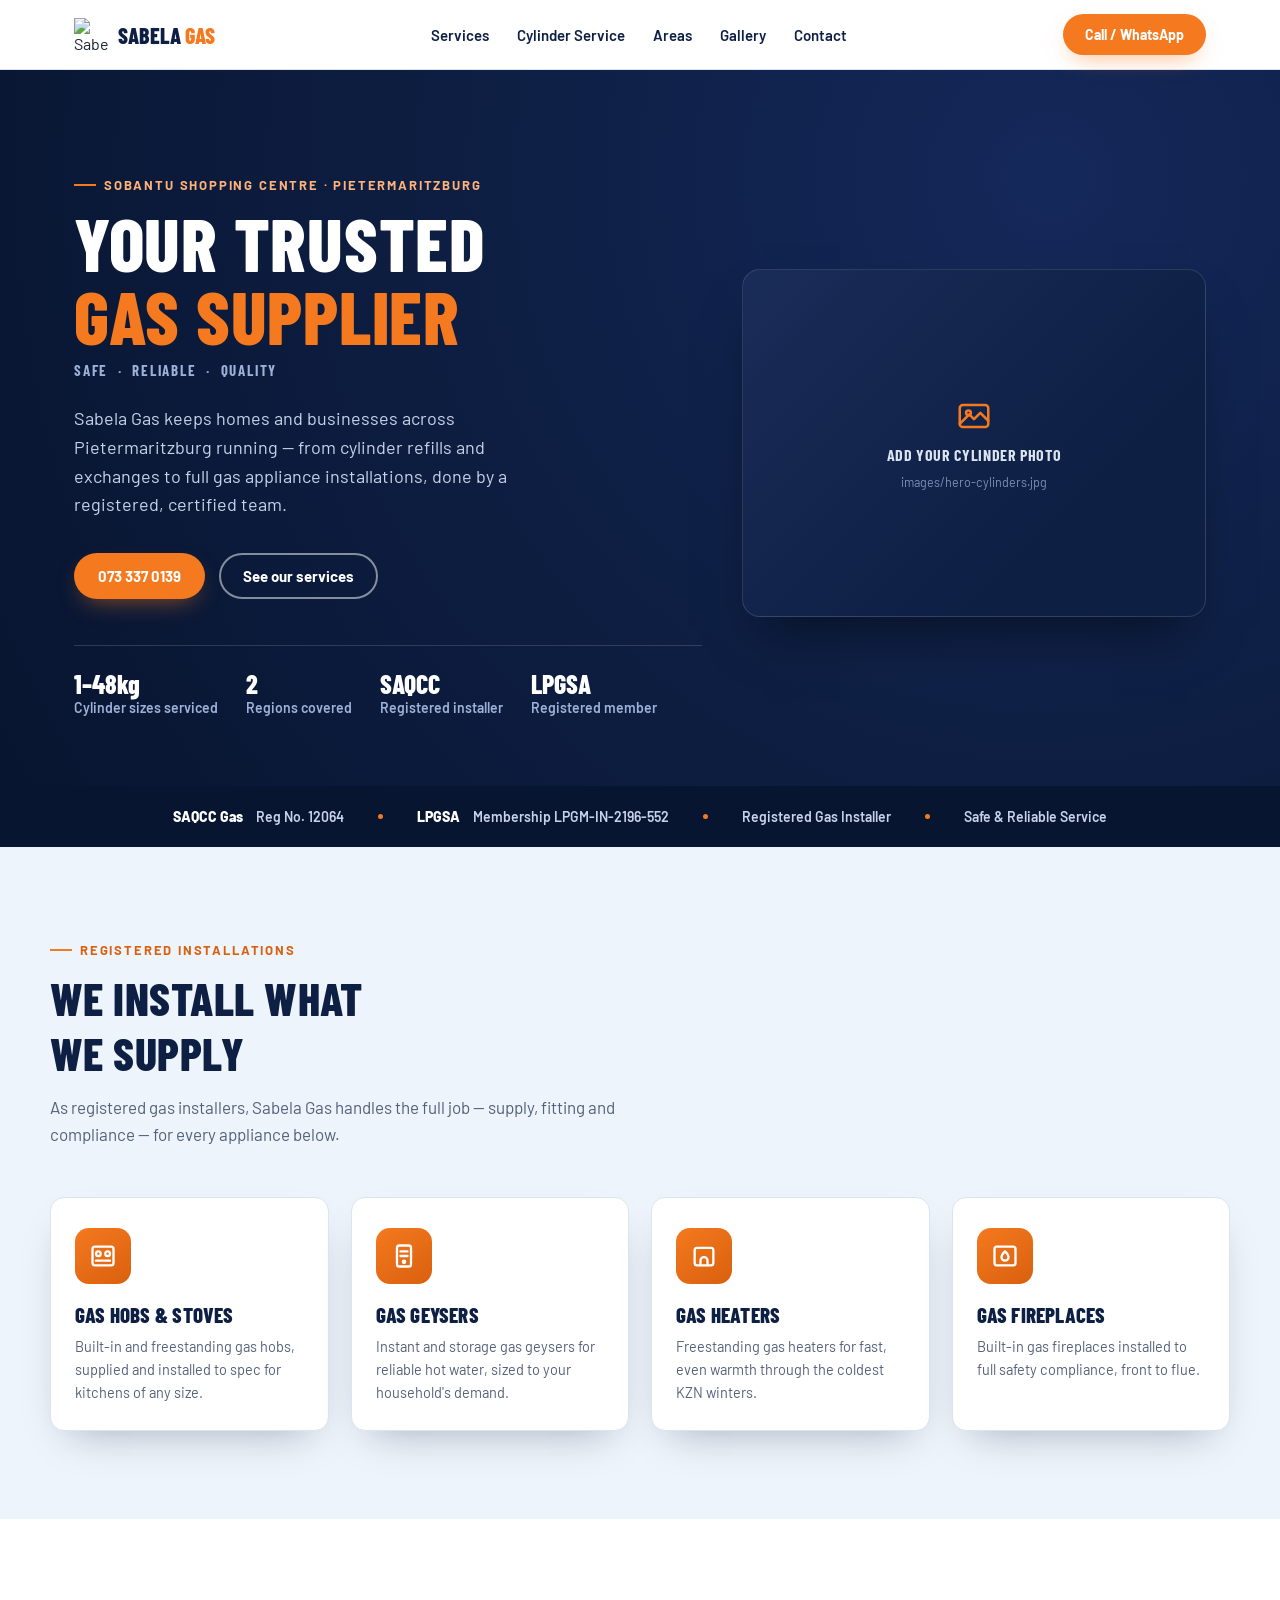
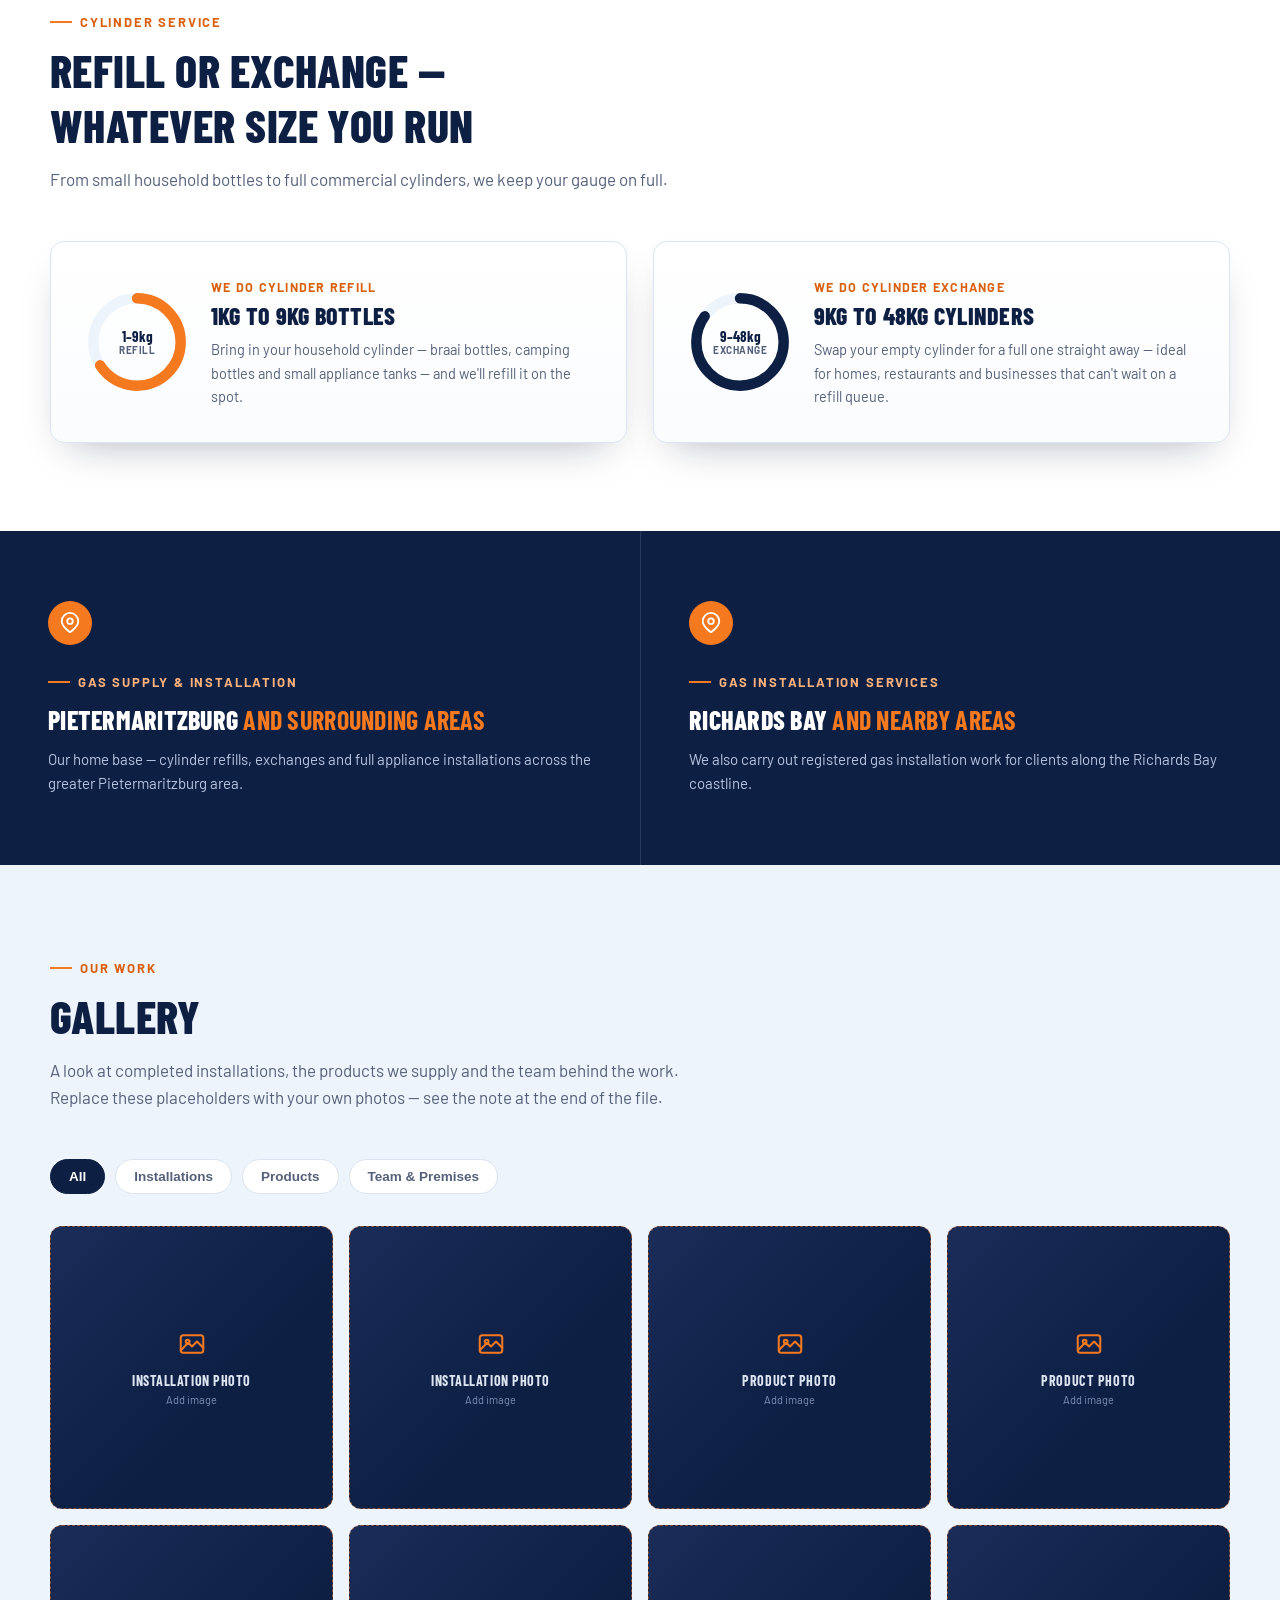
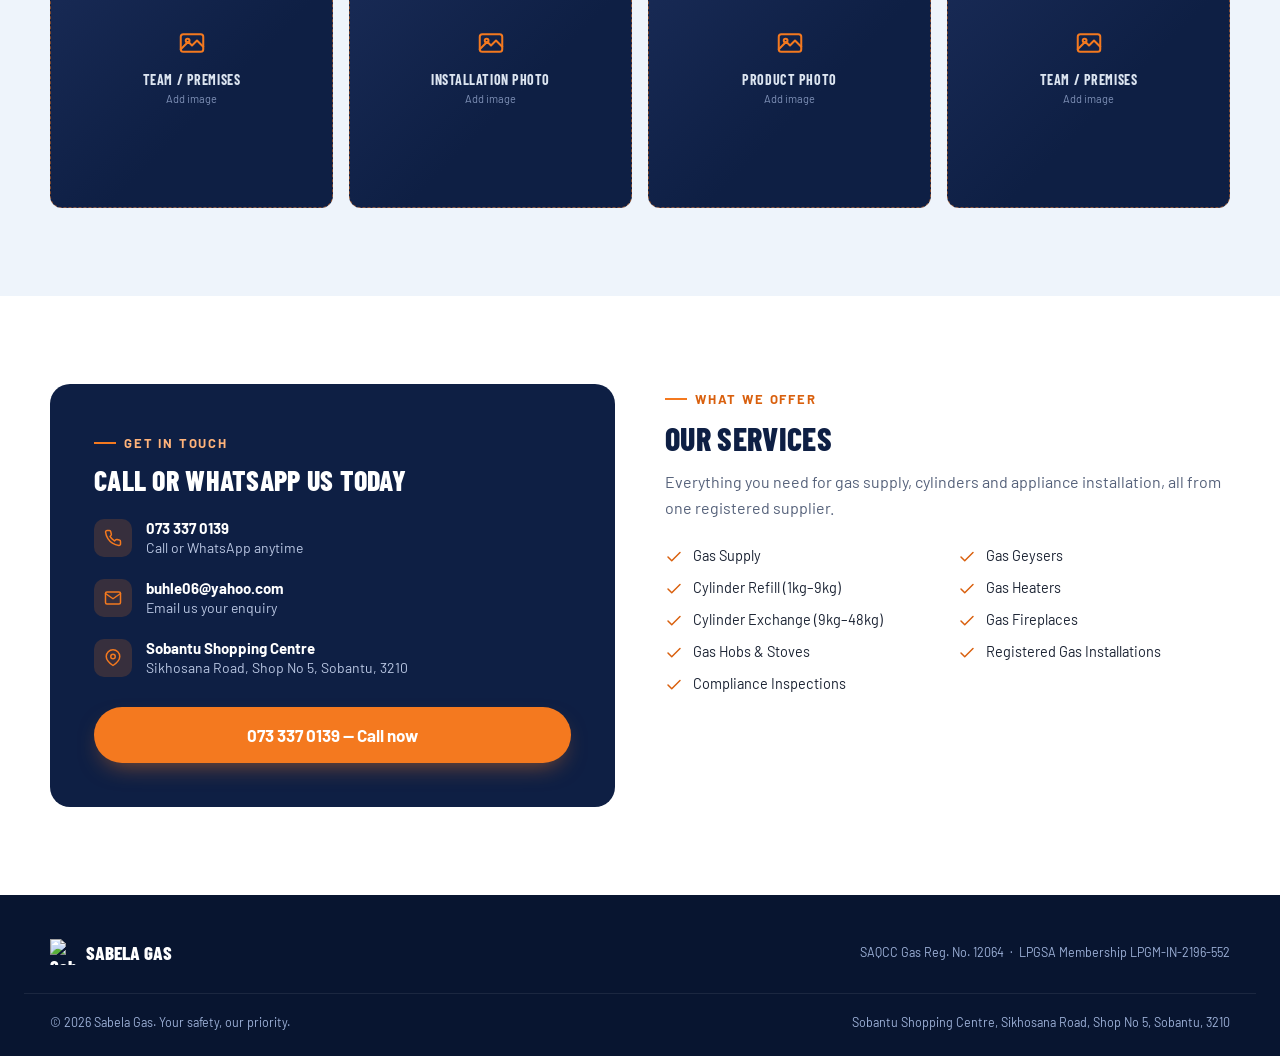
==== index.html @ 0f7f48d5 "Initial upload of Sabela Gas website" ====
<!DOCTYPE html>
<html lang="en">
<head>
<meta charset="UTF-8">
<meta name="viewport" content="width=device-width, initial-scale=1.0">
<title>Sabela Gas | Trusted Gas Supplier — Pietermaritzburg</title>
<meta name="description" content="Sabela Gas — registered LPG supplier and installer serving Pietermaritzburg, Sobantu and Richards Bay. Cylinder refill & exchange, gas hobs, geysers, heaters and fireplaces.">
<link rel="preconnect" href="https://fonts.googleapis.com">
<link rel="preconnect" href="https://fonts.gstatic.com" crossorigin>
<link href="https://fonts.googleapis.com/css2?family=Barlow+Condensed:wght@600;700;800&family=Barlow:wght@400;500;600;700&display=swap" rel="stylesheet">
<style>
  :root{
    --navy: #0e1f44;
    --navy-deep: #081530;
    --orange: #f4791f;
    --orange-deep: #d9600e;
    --ice: #eef4fb;
    --white: #ffffff;
    --ink: #1b2333;
    --ink-soft: #55617a;
    --line: #dbe4f0;
    --radius: 14px;
    --shadow: 0 18px 40px -20px rgba(8,21,48,0.35);
  }

  *{box-sizing:border-box;}
  html{scroll-behavior:smooth;}
  body{
    margin:0;
    font-family:'Barlow', sans-serif;
    color:var(--ink);
    background:var(--white);
    -webkit-font-smoothing:antialiased;
  }
  h1,h2,h3,h4,.disp{
    font-family:'Barlow Condensed', sans-serif;
    font-weight:800;
    letter-spacing:0.01em;
    text-transform:uppercase;
    margin:0;
  }
  p{margin:0;line-height:1.6;color:var(--ink-soft);}
  a{color:inherit;text-decoration:none;}
  img{max-width:100%;display:block;}
  section{padding:88px 24px;scroll-margin-top:84px;}
  .wrap{max-width:1180px;margin:0 auto;}
  .eyebrow{
    display:inline-flex;align-items:center;gap:8px;
    font-family:'Barlow',sans-serif;font-weight:700;font-size:13px;
    letter-spacing:0.14em;text-transform:uppercase;color:var(--orange-deep);
  }
  .eyebrow::before{
    content:"";width:22px;height:2px;background:var(--orange);display:inline-block;
  }
  @media (prefers-reduced-motion: reduce){
    *{animation:none !important;transition:none !important;}
  }

  /* ---------- Logo (signature element) ----------
     Replace with your own logo: swap the file at images/logo.png
     (keep it roughly square, transparent background works best).   */
  .flame-mark{display:inline-flex;}
  .flame-mark img{display:block;object-fit:contain;}
  .nav .flame-mark img{width:34px;height:34px;}
  footer .flame-mark img{width:26px;height:26px;}

  /* ---------- Nav ---------- */
  .nav{
    position:sticky;top:0;z-index:50;
    background:rgba(255,255,255,0.9);
    backdrop-filter:blur(10px);
    border-bottom:1px solid var(--line);
  }
  .nav-inner{
    max-width:1180px;margin:0 auto;padding:14px 24px;
    display:flex;align-items:center;justify-content:space-between;gap:24px;
  }
  .brand{display:flex;align-items:center;gap:10px;}
  .brand-text{font-family:'Barlow Condensed';font-weight:800;font-size:22px;line-height:1;color:var(--navy);}
  .brand-text span{color:var(--orange);}
  .nav-links{display:flex;gap:28px;align-items:center;}
  .nav-links a{
    font-weight:600;font-size:15px;color:var(--navy);
    position:relative;padding:4px 0;
  }
  .nav-links a::after{
    content:"";position:absolute;left:0;bottom:0;width:0;height:2px;background:var(--orange);
    transition:width .25s ease;
  }
  .nav-links a:hover::after{width:100%;}
  .btn{
    display:inline-flex;align-items:center;gap:8px;
    font-weight:700;font-size:15px;
    padding:12px 22px;border-radius:999px;
    border:2px solid transparent;
    cursor:pointer;
  }
  .btn-primary{background:var(--orange);color:var(--white);box-shadow:0 10px 24px -10px rgba(244,121,31,0.6);}
  .btn-primary:hover{background:var(--orange-deep);}
  .btn-outline{border-color:var(--navy);color:var(--navy);background:transparent;}
  .btn-outline:hover{background:var(--navy);color:var(--white);}
  .btn-ghost-light{border-color:rgba(255,255,255,0.5);color:var(--white);}
  .btn-ghost-light:hover{background:rgba(255,255,255,0.12);}
  .nav .btn{padding:10px 20px;font-size:14px;}
  .burger{display:none;}

  /* ---------- Hero ---------- */
  .hero{
    position:relative;
    background:radial-gradient(circle at 82% 15%, #14285a 0%, var(--navy) 45%, var(--navy-deep) 100%);
    color:var(--white);
    padding:0;
    overflow:hidden;
  }
  .hero-inner{
    max-width:1180px;margin:0 auto;
    padding:100px 24px 70px;
    display:grid;grid-template-columns:1.15fr 0.85fr;gap:40px;align-items:center;
  }
  .hero-eyebrow{color:#ffb37a;}
  .hero-eyebrow::before{background:var(--orange);}
  .hero h1{
    font-size:clamp(44px,6vw,74px);color:var(--white);margin-top:14px;line-height:0.98;
  }
  .hero h1 .accent{
    color:var(--orange);
    -webkit-text-stroke:0px;
  }
  .hero-sub{
    margin-top:22px;color:#c7d3ea;font-size:18px;max-width:480px;
  }
  .hero-tagline{
    margin-top:6px;font-family:'Barlow Condensed';font-weight:700;letter-spacing:0.12em;
    color:#9db1d8;font-size:15px;text-transform:uppercase;
  }
  .hero-ctas{display:flex;gap:14px;margin-top:34px;flex-wrap:wrap;}
  .hero-strip{
    margin-top:46px;display:flex;gap:28px;flex-wrap:wrap;
    border-top:1px solid rgba(255,255,255,0.15);padding-top:22px;
  }
  .hero-strip div{font-size:14px;color:#9db1d8;font-weight:600;}
  .hero-strip strong{display:block;font-family:'Barlow Condensed';font-size:26px;color:var(--white);font-weight:800;}

  /* Hero image — replace images/hero-cylinders.jpg with your own landscape photo */
  .hero-inner{align-items:center;}
  .cylinder-wrap{
    width:100%;aspect-ratio:4/3;border-radius:18px;overflow:hidden;position:relative;
    background:linear-gradient(135deg,#1a2c58,#0e1f44 70%);
    border:1px solid rgba(255,255,255,0.12);
    box-shadow:0 30px 50px -20px rgba(0,0,0,0.5);
  }
  .cylinder-wrap img{position:absolute;inset:0;width:100%;height:100%;object-fit:cover;}
  .cylinder-placeholder{
    position:absolute;inset:0;display:flex;flex-direction:column;align-items:center;justify-content:center;
    text-align:center;color:#9db1d8;gap:10px;padding:20px;
  }
  .cylinder-placeholder svg{width:38px;height:38px;stroke:var(--orange);}
  .cylinder-placeholder b{font-family:'Barlow Condensed';font-size:16px;letter-spacing:0.04em;color:#dbe4f0;text-transform:uppercase;}
  .cylinder-placeholder span{font-size:12.5px;color:#7d8fb5;}

  /* ---------- Certification strip ---------- */
  .certs{
    background:var(--navy-deep);
    padding:22px 24px;
  }
  .certs-inner{
    max-width:1180px;margin:0 auto;
    display:flex;flex-wrap:wrap;gap:18px 34px;align-items:center;justify-content:center;
  }
  .certs-inner .cert{
    display:flex;align-items:center;gap:10px;color:#c7d3ea;font-size:14px;font-weight:600;
  }
  .certs-inner .cert b{color:var(--white);font-weight:800;}
  .certs-inner .dot{width:5px;height:5px;border-radius:50%;background:var(--orange);}

  /* ---------- Section heading pattern ---------- */
  .sec-head{max-width:640px;margin-bottom:48px;}
  .sec-head h2{font-size:clamp(32px,4vw,46px);color:var(--navy);margin-top:12px;}
  .sec-head p{margin-top:14px;font-size:17px;}
  .sec-head.center{margin-left:auto;margin-right:auto;text-align:center;}

  /* ---------- Services ---------- */
  .services{background:var(--ice);}
  .service-grid{
    display:grid;grid-template-columns:repeat(4,1fr);gap:22px;
  }
  .service-card{
    background:var(--white);border-radius:var(--radius);
    padding:30px 24px 26px;box-shadow:var(--shadow);
    border:1px solid var(--line);
    transition:transform .25s ease, box-shadow .25s ease;
  }
  .service-card:hover{transform:translateY(-6px);box-shadow:0 26px 44px -18px rgba(8,21,48,0.28);}
  .service-icon{
    width:56px;height:56px;border-radius:14px;
    background:linear-gradient(145deg,var(--orange),var(--orange-deep));
    display:flex;align-items:center;justify-content:center;margin-bottom:18px;
  }
  .service-icon svg{width:28px;height:28px;stroke:var(--white);}
  .service-card h3{font-size:21px;color:var(--navy);letter-spacing:0.01em;}
  .service-card p{margin-top:8px;font-size:14.5px;}

  /* ---------- Cylinder service (gauge motif) ---------- */
  .cylinder-service{background:var(--white);}
  .gauge-grid{display:grid;grid-template-columns:1fr 1fr;gap:26px;}
  .gauge-card{
    border:1px solid var(--line);border-radius:var(--radius);
    padding:34px;display:flex;gap:22px;align-items:center;
    background:linear-gradient(180deg,#fff, #fbfcfe);
    box-shadow:var(--shadow);
  }
  .gauge{position:relative;width:104px;height:104px;flex:none;}
  .gauge svg{width:100%;height:100%;}
  .gauge-label{
    position:absolute;inset:0;display:flex;flex-direction:column;align-items:center;justify-content:center;
  }
  .gauge-label b{font-family:'Barlow Condensed';font-size:15px;color:var(--navy);line-height:1;}
  .gauge-label span{font-size:10px;color:var(--ink-soft);font-weight:700;letter-spacing:0.05em;}
  .gauge-copy .kicker{
    font-size:12.5px;font-weight:700;letter-spacing:0.1em;color:var(--orange-deep);text-transform:uppercase;
  }
  .gauge-copy h3{font-size:24px;color:var(--navy);margin-top:6px;}
  .gauge-copy p{margin-top:8px;font-size:14.5px;}

  /* ---------- Coverage ---------- */
  .coverage{
    background:var(--navy);color:var(--white);
    display:grid;grid-template-columns:1fr 1fr;gap:0;
    padding:0;
  }
  .coverage-panel{padding:70px 48px;}
  .coverage-panel + .coverage-panel{border-left:1px solid rgba(255,255,255,0.12);}
  .coverage-panel .pin{
    width:44px;height:44px;border-radius:50%;background:var(--orange);
    display:flex;align-items:center;justify-content:center;margin-bottom:22px;
  }
  .coverage-panel .pin svg{width:22px;height:22px;stroke:var(--white);}
  .coverage-panel h3{font-size:26px;color:var(--white);}
  .coverage-panel .region{color:var(--orange);font-family:'Barlow Condensed';font-weight:700;}
  .coverage-panel p{margin-top:12px;color:#b9c6e2;font-size:15px;}

  /* ---------- Gallery ---------- */
  .gallery{background:var(--ice);}
  .gallery-tabs{display:flex;gap:10px;flex-wrap:wrap;margin-bottom:32px;}
  .tab-btn{
    padding:9px 18px;border-radius:999px;border:1px solid var(--line);
    background:var(--white);font-weight:700;font-size:13.5px;color:var(--ink-soft);
    cursor:pointer;transition:all .2s ease;
  }
  .tab-btn.active, .tab-btn:hover{background:var(--navy);color:var(--white);border-color:var(--navy);}
  .gallery-grid{
    display:grid;grid-template-columns:repeat(4,1fr);gap:16px;
  }
  .gallery-item{
    position:relative;aspect-ratio:1/1;border-radius:12px;overflow:hidden;
    background:linear-gradient(135deg,#1a2c58,#0e1f44 60%);
    display:flex;align-items:center;justify-content:center;
    border:1px dashed rgba(244,121,31,0.5);
  }
  .gallery-item img{
    position:absolute;inset:0;width:100%;height:100%;object-fit:cover;
  }
  .gallery-placeholder{
    text-align:center;color:#9db1d8;padding:16px;
  }
  .gallery-placeholder svg{width:30px;height:30px;stroke:var(--orange);margin:0 auto 10px;}
  .gallery-placeholder b{display:block;font-family:'Barlow Condensed';font-size:14px;letter-spacing:0.04em;color:#dbe4f0;text-transform:uppercase;}
  .gallery-placeholder span{display:block;font-size:11px;margin-top:4px;color:#7d8fb5;}
  .gallery-item .tag{
    position:absolute;top:10px;left:10px;background:rgba(0,0,0,0.35);
    color:#fff;font-size:10.5px;font-weight:700;padding:4px 9px;border-radius:999px;
    letter-spacing:0.05em;text-transform:uppercase;backdrop-filter:blur(4px);
  }

  /* ---------- Contact ---------- */
  .contact{background:var(--white);}
  .contact-grid{display:grid;grid-template-columns:1fr 1fr;gap:50px;align-items:start;}
  .contact-card{
    background:var(--navy);color:var(--white);border-radius:20px;padding:44px;
  }
  .contact-card h3{font-size:28px;color:var(--white);}
  .contact-row{display:flex;gap:14px;margin-top:22px;align-items:flex-start;}
  .contact-row .ic{
    width:38px;height:38px;border-radius:10px;background:rgba(244,121,31,0.18);
    display:flex;align-items:center;justify-content:center;flex:none;
  }
  .contact-row .ic svg{width:18px;height:18px;stroke:var(--orange);}
  .contact-row div b{display:block;font-size:15px;font-weight:700;color:var(--white);}
  .contact-row div span{font-size:14px;color:#b9c6e2;}
  .contact-card .btn-primary{margin-top:30px;width:100%;justify-content:center;font-size:17px;padding:16px;}

  .checklist{list-style:none;margin:0;padding:0;display:grid;grid-template-columns:1fr 1fr;gap:12px 20px;}
  .checklist li{display:flex;gap:10px;font-size:14.5px;color:var(--ink);align-items:flex-start;}
  .checklist svg{width:18px;height:18px;stroke:var(--orange-deep);flex:none;margin-top:2px;}

  /* ---------- Footer ---------- */
  footer{background:var(--navy-deep);color:#9db1d8;padding:44px 24px 26px;}
  .footer-inner{max-width:1180px;margin:0 auto;display:flex;justify-content:space-between;flex-wrap:wrap;gap:20px;align-items:center;}
  .footer-brand{display:flex;align-items:center;gap:10px;}
  .footer-brand span{font-family:'Barlow Condensed';font-weight:800;font-size:19px;color:var(--white);}
  .footer-fine{font-size:12.5px;}
  .foot-line{border-top:1px solid rgba(255,255,255,0.08);margin:28px 0 20px;}

  /* ---------- Responsive ---------- */
  @media (max-width:980px){
    .hero-inner{grid-template-columns:1fr;padding-top:120px;}
    .cylinder-wrap{order:-1;}
    .service-grid{grid-template-columns:repeat(2,1fr);}
    .gauge-grid{grid-template-columns:1fr;}
    .coverage{grid-template-columns:1fr;}
    .coverage-panel + .coverage-panel{border-left:none;border-top:1px solid rgba(255,255,255,0.12);}
    .gallery-grid{grid-template-columns:repeat(2,1fr);}
    .contact-grid{grid-template-columns:1fr;}
    .checklist{grid-template-columns:1fr;}
  }
  @media (max-width:680px){
    .nav-links{display:none;}
    section{padding:64px 18px;}
    .service-grid{grid-template-columns:1fr 1fr;}
    .gallery-grid{grid-template-columns:1fr 1fr;}
  }
</style>
</head>
<body>

<!-- ============ NAV ============ -->
<nav class="nav">
  <div class="nav-inner">
    <a href="#top" class="brand">
      <!-- LOGO: replace images/logo.png with your own logo file -->
      <span class="flame-mark"><img src="images/logo.png" alt="Sabela Gas logo"></span>
      <span class="brand-text">SABELA <span>GAS</span></span>
    </a>
    <div class="nav-links">
      <a href="#services">Services</a>
      <a href="#cylinders">Cylinder Service</a>
      <a href="#coverage">Areas</a>
      <a href="#gallery">Gallery</a>
      <a href="#contact">Contact</a>
    </div>
    <a href="tel:0733370139" class="btn btn-primary">Call / WhatsApp</a>
  </div>
</nav>

<!-- ============ HERO ============ -->
<header class="hero" id="top">
  <div class="hero-inner">
    <div>
      <span class="eyebrow hero-eyebrow">Sobantu Shopping Centre · Pietermaritzburg</span>
      <h1>Your trusted<br><span class="accent">gas supplier</span></h1>
      <p class="hero-tagline">Safe &nbsp;·&nbsp; Reliable &nbsp;·&nbsp; Quality</p>
      <p class="hero-sub">Sabela Gas keeps homes and businesses across Pietermaritzburg running — from cylinder refills and exchanges to full gas appliance installations, done by a registered, certified team.</p>
      <div class="hero-ctas">
        <a href="tel:0733370139" class="btn btn-primary">073 337 0139</a>
        <a href="#services" class="btn btn-ghost-light">See our services</a>
      </div>
      <div class="hero-strip">
        <div><strong>1–48kg</strong>Cylinder sizes serviced</div>
        <div><strong>2</strong>Regions covered</div>
        <div><strong>SAQCC</strong>Registered installer</div>
        <div><strong>LPGSA</strong>Registered member</div>
      </div>
    </div>
    <div class="cylinder-wrap">
      <!-- HERO IMAGE — replace this whole placeholder with:
           <img src="images/hero-cylinders.jpg" alt="Our range of gas cylinders">
           A landscape (4:3 or wider) photo showing your different cylinder types works best. -->
      <div class="cylinder-placeholder">
        <svg viewBox="0 0 24 24" fill="none" stroke-width="1.6" stroke-linecap="round" stroke-linejoin="round"><rect x="3" y="5" width="18" height="14" rx="2"/><circle cx="8.5" cy="10" r="1.5"/><path d="M21 15l-5-5-4 4-3-3-6 6"/></svg>
        <b>Add your cylinder photo</b>
        <span>images/hero-cylinders.jpg</span>
      </div>
    </div>
  </div>
</header>

<!-- ============ CERTIFICATION STRIP ============ -->
<div class="certs">
  <div class="certs-inner">
    <span class="cert"><b>SAQCC Gas</b>&nbsp;Reg No. 12064</span>
    <span class="dot"></span>
    <span class="cert"><b>LPGSA</b>&nbsp;Membership LPGM-IN-2196-552</span>
    <span class="dot"></span>
    <span class="cert">Registered Gas Installer</span>
    <span class="dot"></span>
    <span class="cert">Safe &amp; Reliable Service</span>
  </div>
</div>

<!-- ============ SERVICES ============ -->
<section id="services" class="services">
  <div class="wrap">
    <div class="sec-head">
      <span class="eyebrow">Registered installations</span>
      <h2>We install what<br>we supply</h2>
      <p>As registered gas installers, Sabela Gas handles the full job — supply, fitting and compliance — for every appliance below.</p>
    </div>
    <div class="service-grid">

      <div class="service-card">
        <div class="service-icon"><svg viewBox="0 0 24 24" fill="none" stroke-width="2" stroke-linecap="round" stroke-linejoin="round"><rect x="3" y="4" width="18" height="16" rx="2"/><circle cx="8" cy="10" r="2"/><circle cx="16" cy="10" r="2"/><path d="M6 16h12"/></svg></div>
        <h3>Gas Hobs &amp; Stoves</h3>
        <p>Built-in and freestanding gas hobs, supplied and installed to spec for kitchens of any size.</p>
      </div>

      <div class="service-card">
        <div class="service-icon"><svg viewBox="0 0 24 24" fill="none" stroke-width="2" stroke-linecap="round" stroke-linejoin="round"><rect x="6" y="3" width="12" height="18" rx="2"/><path d="M9 8h6M9 12h6"/><circle cx="12" cy="17" r="1"/></svg></div>
        <h3>Gas Geysers</h3>
        <p>Instant and storage gas geysers for reliable hot water, sized to your household's demand.</p>
      </div>

      <div class="service-card">
        <div class="service-icon"><svg viewBox="0 0 24 24" fill="none" stroke-width="2" stroke-linecap="round" stroke-linejoin="round"><rect x="4" y="5" width="16" height="15" rx="2"/><path d="M9 20v-4a3 3 0 016 0v4"/></svg></div>
        <h3>Gas Heaters</h3>
        <p>Freestanding gas heaters for fast, even warmth through the coldest KZN winters.</p>
      </div>

      <div class="service-card">
        <div class="service-icon"><svg viewBox="0 0 24 24" fill="none" stroke-width="2" stroke-linecap="round" stroke-linejoin="round"><rect x="3" y="4" width="18" height="16" rx="2"/><path d="M12 8c-2 2-3 3-3 5a3 3 0 006 0c0-2-1-3-3-5z"/></svg></div>
        <h3>Gas Fireplaces</h3>
        <p>Built-in gas fireplaces installed to full safety compliance, front to flue.</p>
      </div>

    </div>
  </div>
</section>

<!-- ============ CYLINDER SERVICE ============ -->
<section id="cylinders" class="cylinder-service">
  <div class="wrap">
    <div class="sec-head">
      <span class="eyebrow">Cylinder service</span>
      <h2>Refill or exchange —<br>whatever size you run</h2>
      <p>From small household bottles to full commercial cylinders, we keep your gauge on full.</p>
    </div>
    <div class="gauge-grid">

      <div class="gauge-card">
        <div class="gauge">
          <svg viewBox="0 0 100 100">
            <circle cx="50" cy="50" r="42" fill="none" stroke="#eef4fb" stroke-width="10"/>
            <circle cx="50" cy="50" r="42" fill="none" stroke="#f4791f" stroke-width="10" stroke-linecap="round" stroke-dasharray="264" stroke-dashoffset="90" transform="rotate(-90 50 50)"/>
          </svg>
          <div class="gauge-label"><b>1–9kg</b><span>REFILL</span></div>
        </div>
        <div class="gauge-copy">
          <span class="kicker">We do cylinder refill</span>
          <h3>1kg to 9kg bottles</h3>
          <p>Bring in your household cylinder — braai bottles, camping bottles and small appliance tanks — and we'll refill it on the spot.</p>
        </div>
      </div>

      <div class="gauge-card">
        <div class="gauge">
          <svg viewBox="0 0 100 100">
            <circle cx="50" cy="50" r="42" fill="none" stroke="#eef4fb" stroke-width="10"/>
            <circle cx="50" cy="50" r="42" fill="none" stroke="#0e1f44" stroke-width="10" stroke-linecap="round" stroke-dasharray="264" stroke-dashoffset="40" transform="rotate(-90 50 50)"/>
          </svg>
          <div class="gauge-label"><b>9–48kg</b><span>EXCHANGE</span></div>
        </div>
        <div class="gauge-copy">
          <span class="kicker">We do cylinder exchange</span>
          <h3>9kg to 48kg cylinders</h3>
          <p>Swap your empty cylinder for a full one straight away — ideal for homes, restaurants and businesses that can't wait on a refill queue.</p>
        </div>
      </div>

    </div>
  </div>
</section>

<!-- ============ COVERAGE ============ -->
<section id="coverage" class="coverage" style="padding:0;">
  <div class="coverage-panel">
    <div class="pin"><svg viewBox="0 0 24 24" fill="none" stroke-width="2" stroke-linecap="round" stroke-linejoin="round"><path d="M21 10c0 6-9 12-9 12s-9-6-9-12a9 9 0 0118 0z"/><circle cx="12" cy="10" r="3"/></svg></div>
    <span class="eyebrow" style="color:#ffb37a;">Gas supply &amp; installation</span>
    <h3 style="margin-top:14px;">Pietermaritzburg <span class="region">and surrounding areas</span></h3>
    <p>Our home base — cylinder refills, exchanges and full appliance installations across the greater Pietermaritzburg area.</p>
  </div>
  <div class="coverage-panel">
    <div class="pin"><svg viewBox="0 0 24 24" fill="none" stroke-width="2" stroke-linecap="round" stroke-linejoin="round"><path d="M21 10c0 6-9 12-9 12s-9-6-9-12a9 9 0 0118 0z"/><circle cx="12" cy="10" r="3"/></svg></div>
    <span class="eyebrow" style="color:#ffb37a;">Gas installation services</span>
    <h3 style="margin-top:14px;">Richards Bay <span class="region">and nearby areas</span></h3>
    <p>We also carry out registered gas installation work for clients along the Richards Bay coastline.</p>
  </div>
</section>

<!-- ============ GALLERY ============ -->
<section id="gallery" class="gallery">
  <div class="wrap">
    <div class="sec-head">
      <span class="eyebrow">Our work</span>
      <h2>Gallery</h2>
      <p>A look at completed installations, the products we supply and the team behind the work. Replace these placeholders with your own photos — see the note at the end of the file.</p>
    </div>

    <div class="gallery-tabs">
      <button class="tab-btn active" data-filter="all">All</button>
      <button class="tab-btn" data-filter="installations">Installations</button>
      <button class="tab-btn" data-filter="products">Products</button>
      <button class="tab-btn" data-filter="team">Team &amp; Premises</button>
    </div>

    <div class="gallery-grid" id="galleryGrid">
      <!-- GALLERY ITEM TEMPLATE — duplicate this block for each photo.
           1) Set data-category to: installations | products | team
           2) Replace the <div class="gallery-placeholder">...</div> with:
              <img src="images/your-photo.jpg" alt="Describe the photo">           -->
      <div class="gallery-item" data-category="installations">
        <div class="gallery-placeholder">
          <svg viewBox="0 0 24 24" fill="none" stroke-width="1.6" stroke-linecap="round" stroke-linejoin="round"><rect x="3" y="5" width="18" height="14" rx="2"/><circle cx="8.5" cy="10" r="1.5"/><path d="M21 15l-5-5-4 4-3-3-6 6"/></svg>
          <b>Installation photo</b>
          <span>Add image</span>
        </div>
      </div>
      <div class="gallery-item" data-category="installations">
        <div class="gallery-placeholder">
          <svg viewBox="0 0 24 24" fill="none" stroke-width="1.6" stroke-linecap="round" stroke-linejoin="round"><rect x="3" y="5" width="18" height="14" rx="2"/><circle cx="8.5" cy="10" r="1.5"/><path d="M21 15l-5-5-4 4-3-3-6 6"/></svg>
          <b>Installation photo</b>
          <span>Add image</span>
        </div>
      </div>
      <div class="gallery-item" data-category="products">
        <div class="gallery-placeholder">
          <svg viewBox="0 0 24 24" fill="none" stroke-width="1.6" stroke-linecap="round" stroke-linejoin="round"><rect x="3" y="5" width="18" height="14" rx="2"/><circle cx="8.5" cy="10" r="1.5"/><path d="M21 15l-5-5-4 4-3-3-6 6"/></svg>
          <b>Product photo</b>
          <span>Add image</span>
        </div>
      </div>
      <div class="gallery-item" data-category="products">
        <div class="gallery-placeholder">
          <svg viewBox="0 0 24 24" fill="none" stroke-width="1.6" stroke-linecap="round" stroke-linejoin="round"><rect x="3" y="5" width="18" height="14" rx="2"/><circle cx="8.5" cy="10" r="1.5"/><path d="M21 15l-5-5-4 4-3-3-6 6"/></svg>
          <b>Product photo</b>
          <span>Add image</span>
        </div>
      </div>
      <div class="gallery-item" data-category="team">
        <div class="gallery-placeholder">
          <svg viewBox="0 0 24 24" fill="none" stroke-width="1.6" stroke-linecap="round" stroke-linejoin="round"><rect x="3" y="5" width="18" height="14" rx="2"/><circle cx="8.5" cy="10" r="1.5"/><path d="M21 15l-5-5-4 4-3-3-6 6"/></svg>
          <b>Team / premises</b>
          <span>Add image</span>
        </div>
      </div>
      <div class="gallery-item" data-category="installations">
        <div class="gallery-placeholder">
          <svg viewBox="0 0 24 24" fill="none" stroke-width="1.6" stroke-linecap="round" stroke-linejoin="round"><rect x="3" y="5" width="18" height="14" rx="2"/><circle cx="8.5" cy="10" r="1.5"/><path d="M21 15l-5-5-4 4-3-3-6 6"/></svg>
          <b>Installation photo</b>
          <span>Add image</span>
        </div>
      </div>
      <div class="gallery-item" data-category="products">
        <div class="gallery-placeholder">
          <svg viewBox="0 0 24 24" fill="none" stroke-width="1.6" stroke-linecap="round" stroke-linejoin="round"><rect x="3" y="5" width="18" height="14" rx="2"/><circle cx="8.5" cy="10" r="1.5"/><path d="M21 15l-5-5-4 4-3-3-6 6"/></svg>
          <b>Product photo</b>
          <span>Add image</span>
        </div>
      </div>
      <div class="gallery-item" data-category="team">
        <div class="gallery-placeholder">
          <svg viewBox="0 0 24 24" fill="none" stroke-width="1.6" stroke-linecap="round" stroke-linejoin="round"><rect x="3" y="5" width="18" height="14" rx="2"/><circle cx="8.5" cy="10" r="1.5"/><path d="M21 15l-5-5-4 4-3-3-6 6"/></svg>
          <b>Team / premises</b>
          <span>Add image</span>
        </div>
      </div>
    </div>
  </div>
</section>

<!-- ============ CONTACT ============ -->
<section id="contact" class="contact">
  <div class="wrap contact-grid">

    <div class="contact-card">
      <span class="eyebrow" style="color:#ffb37a;">Get in touch</span>
      <h3 style="margin-top:12px;">Call or WhatsApp us today</h3>
      <div class="contact-row">
        <div class="ic"><svg viewBox="0 0 24 24" fill="none" stroke-width="2" stroke-linecap="round" stroke-linejoin="round"><path d="M22 16.9v3a2 2 0 01-2.2 2 19.8 19.8 0 01-8.6-3.1 19.5 19.5 0 01-6-6A19.8 19.8 0 012.1 4.2 2 2 0 014.1 2h3a2 2 0 012 1.7c.1 1 .3 2 .6 2.9a2 2 0 01-.5 2.1L8 9.9a16 16 0 006 6l1.3-1.3a2 2 0 012.1-.5c.9.3 1.9.5 2.9.6a2 2 0 011.7 2.2z"/></svg></div>
        <div><b>073 337 0139</b><span>Call or WhatsApp anytime</span></div>
      </div>
      <div class="contact-row">
        <div class="ic"><svg viewBox="0 0 24 24" fill="none" stroke-width="2" stroke-linecap="round" stroke-linejoin="round"><path d="M4 4h16v16H4z" opacity="0"/><path d="M22 6l-10 7L2 6"/><rect x="2" y="4" width="20" height="16" rx="2"/></svg></div>
        <div><b>buhle06@yahoo.com</b><span>Email us your enquiry</span></div>
      </div>
      <div class="contact-row">
        <div class="ic"><svg viewBox="0 0 24 24" fill="none" stroke-width="2" stroke-linecap="round" stroke-linejoin="round"><path d="M21 10c0 6-9 12-9 12s-9-6-9-12a9 9 0 0118 0z"/><circle cx="12" cy="10" r="3"/></svg></div>
        <div><b>Sobantu Shopping Centre</b><span>Sikhosana Road, Shop No 5, Sobantu, 3210</span></div>
      </div>
      <a href="tel:0733370139" class="btn btn-primary">073 337 0139 — Call now</a>
    </div>

    <div>
      <span class="eyebrow">What we offer</span>
      <h2 style="margin-top:12px;font-size:32px;color:var(--navy);">Our services</h2>
      <p style="margin-top:12px;">Everything you need for gas supply, cylinders and appliance installation, all from one registered supplier.</p>
      <ul class="checklist" style="margin-top:26px;">
        <li><svg viewBox="0 0 24 24" fill="none" stroke-width="2" stroke-linecap="round" stroke-linejoin="round"><path d="M20 6L9 17l-5-5"/></svg>Gas Supply</li>
        <li><svg viewBox="0 0 24 24" fill="none" stroke-width="2" stroke-linecap="round" stroke-linejoin="round"><path d="M20 6L9 17l-5-5"/></svg>Gas Geysers</li>
        <li><svg viewBox="0 0 24 24" fill="none" stroke-width="2" stroke-linecap="round" stroke-linejoin="round"><path d="M20 6L9 17l-5-5"/></svg>Cylinder Refill (1kg–9kg)</li>
        <li><svg viewBox="0 0 24 24" fill="none" stroke-width="2" stroke-linecap="round" stroke-linejoin="round"><path d="M20 6L9 17l-5-5"/></svg>Gas Heaters</li>
        <li><svg viewBox="0 0 24 24" fill="none" stroke-width="2" stroke-linecap="round" stroke-linejoin="round"><path d="M20 6L9 17l-5-5"/></svg>Cylinder Exchange (9kg–48kg)</li>
        <li><svg viewBox="0 0 24 24" fill="none" stroke-width="2" stroke-linecap="round" stroke-linejoin="round"><path d="M20 6L9 17l-5-5"/></svg>Gas Fireplaces</li>
        <li><svg viewBox="0 0 24 24" fill="none" stroke-width="2" stroke-linecap="round" stroke-linejoin="round"><path d="M20 6L9 17l-5-5"/></svg>Gas Hobs &amp; Stoves</li>
        <li><svg viewBox="0 0 24 24" fill="none" stroke-width="2" stroke-linecap="round" stroke-linejoin="round"><path d="M20 6L9 17l-5-5"/></svg>Registered Gas Installations</li>
        <li><svg viewBox="0 0 24 24" fill="none" stroke-width="2" stroke-linecap="round" stroke-linejoin="round"><path d="M20 6L9 17l-5-5"/></svg>Compliance Inspections</li>
      </ul>
    </div>

  </div>
</section>

<!-- ============ FOOTER ============ -->
<footer>
  <div class="footer-inner">
    <div class="footer-brand">
      <!-- LOGO: replace images/logo.png with your own logo file -->
      <span class="flame-mark"><img src="images/logo.png" alt="Sabela Gas logo"></span>
      <span>SABELA GAS</span>
    </div>
    <div class="footer-fine">SAQCC Gas Reg. No. 12064 &nbsp;·&nbsp; LPGSA Membership LPGM-IN-2196-552</div>
  </div>
  <div class="foot-line"></div>
  <div class="footer-inner">
    <div class="footer-fine">© 2026 Sabela Gas. Your safety, our priority.</div>
    <div class="footer-fine">Sobantu Shopping Centre, Sikhosana Road, Shop No 5, Sobantu, 3210</div>
  </div>
</footer>

<script>
  // Gallery filter
  const tabs = document.querySelectorAll('.tab-btn');
  const items = document.querySelectorAll('.gallery-item');
  tabs.forEach(tab => {
    tab.addEventListener('click', () => {
      tabs.forEach(t => t.classList.remove('active'));
      tab.classList.add('active');
      const filter = tab.dataset.filter;
      items.forEach(item => {
        item.style.display = (filter === 'all' || item.dataset.category === filter) ? 'flex' : 'none';
      });
    });
  });
</script>
</body>
</html>
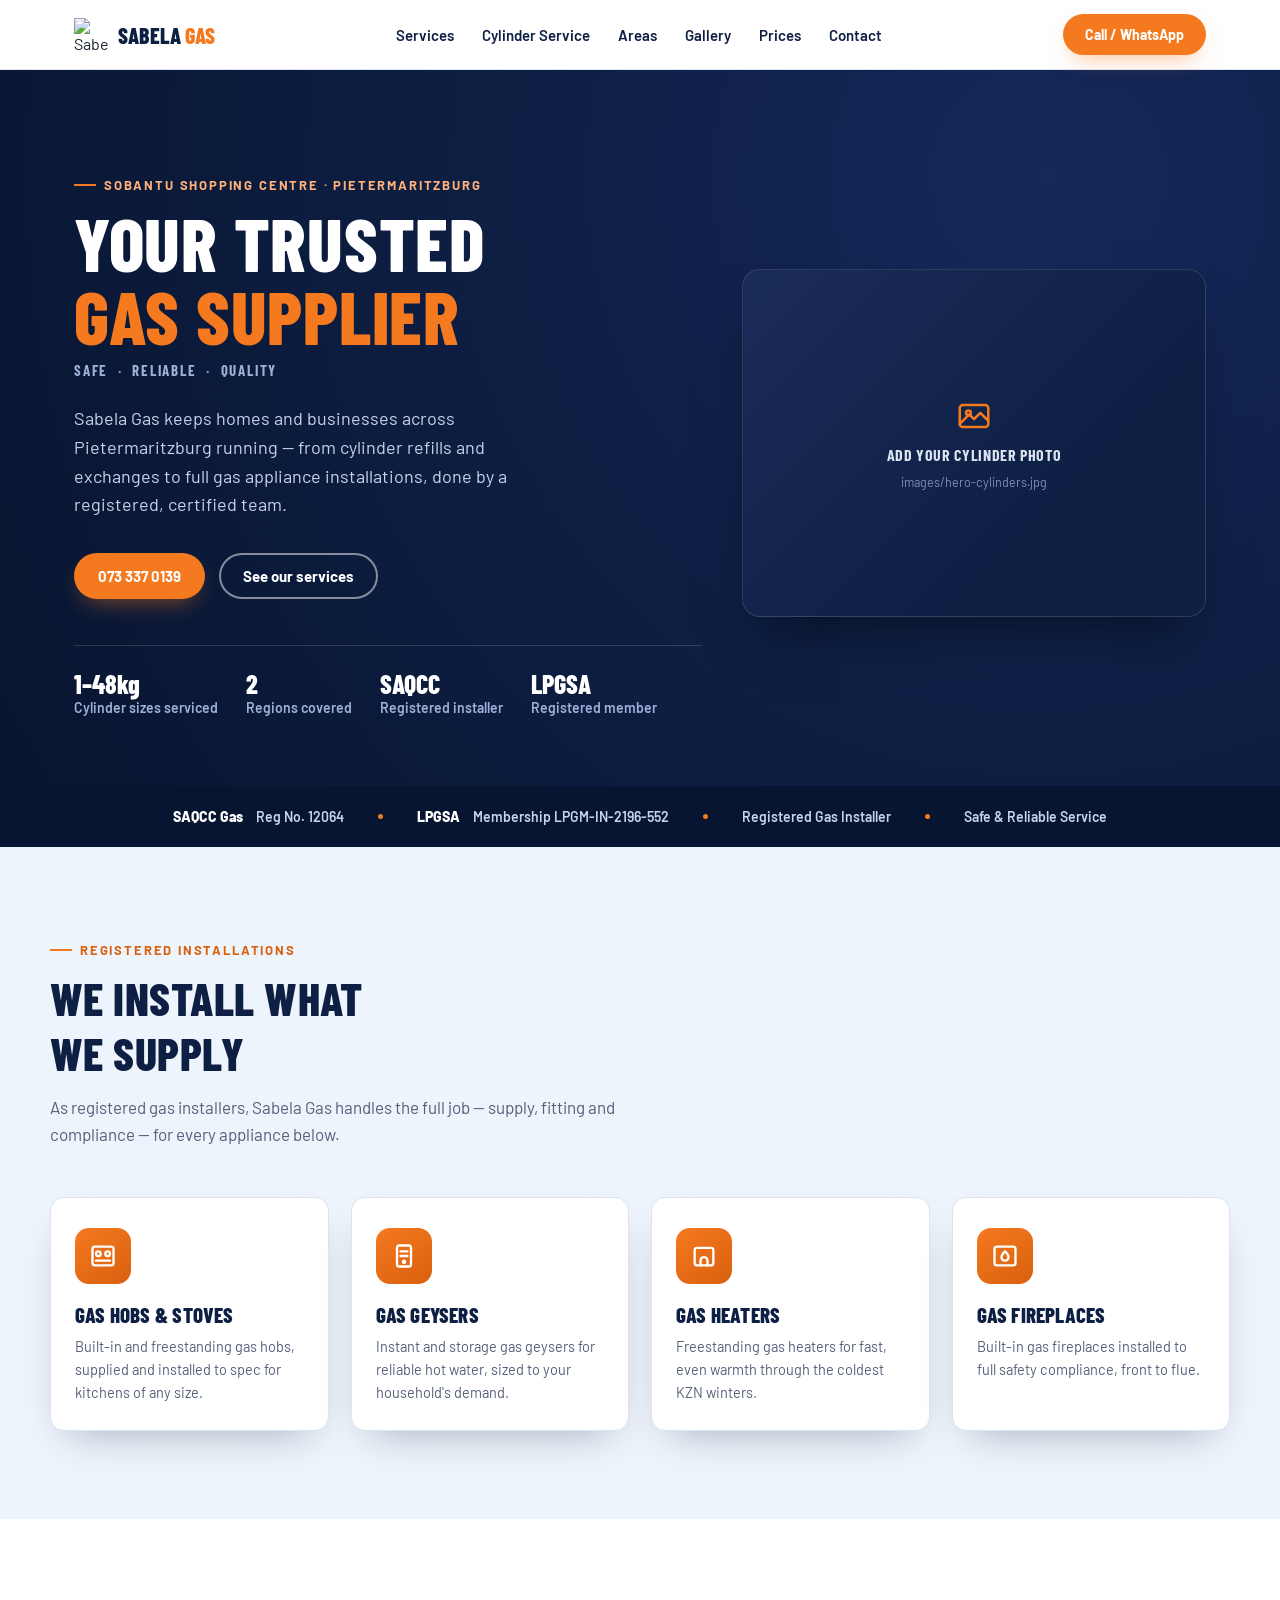
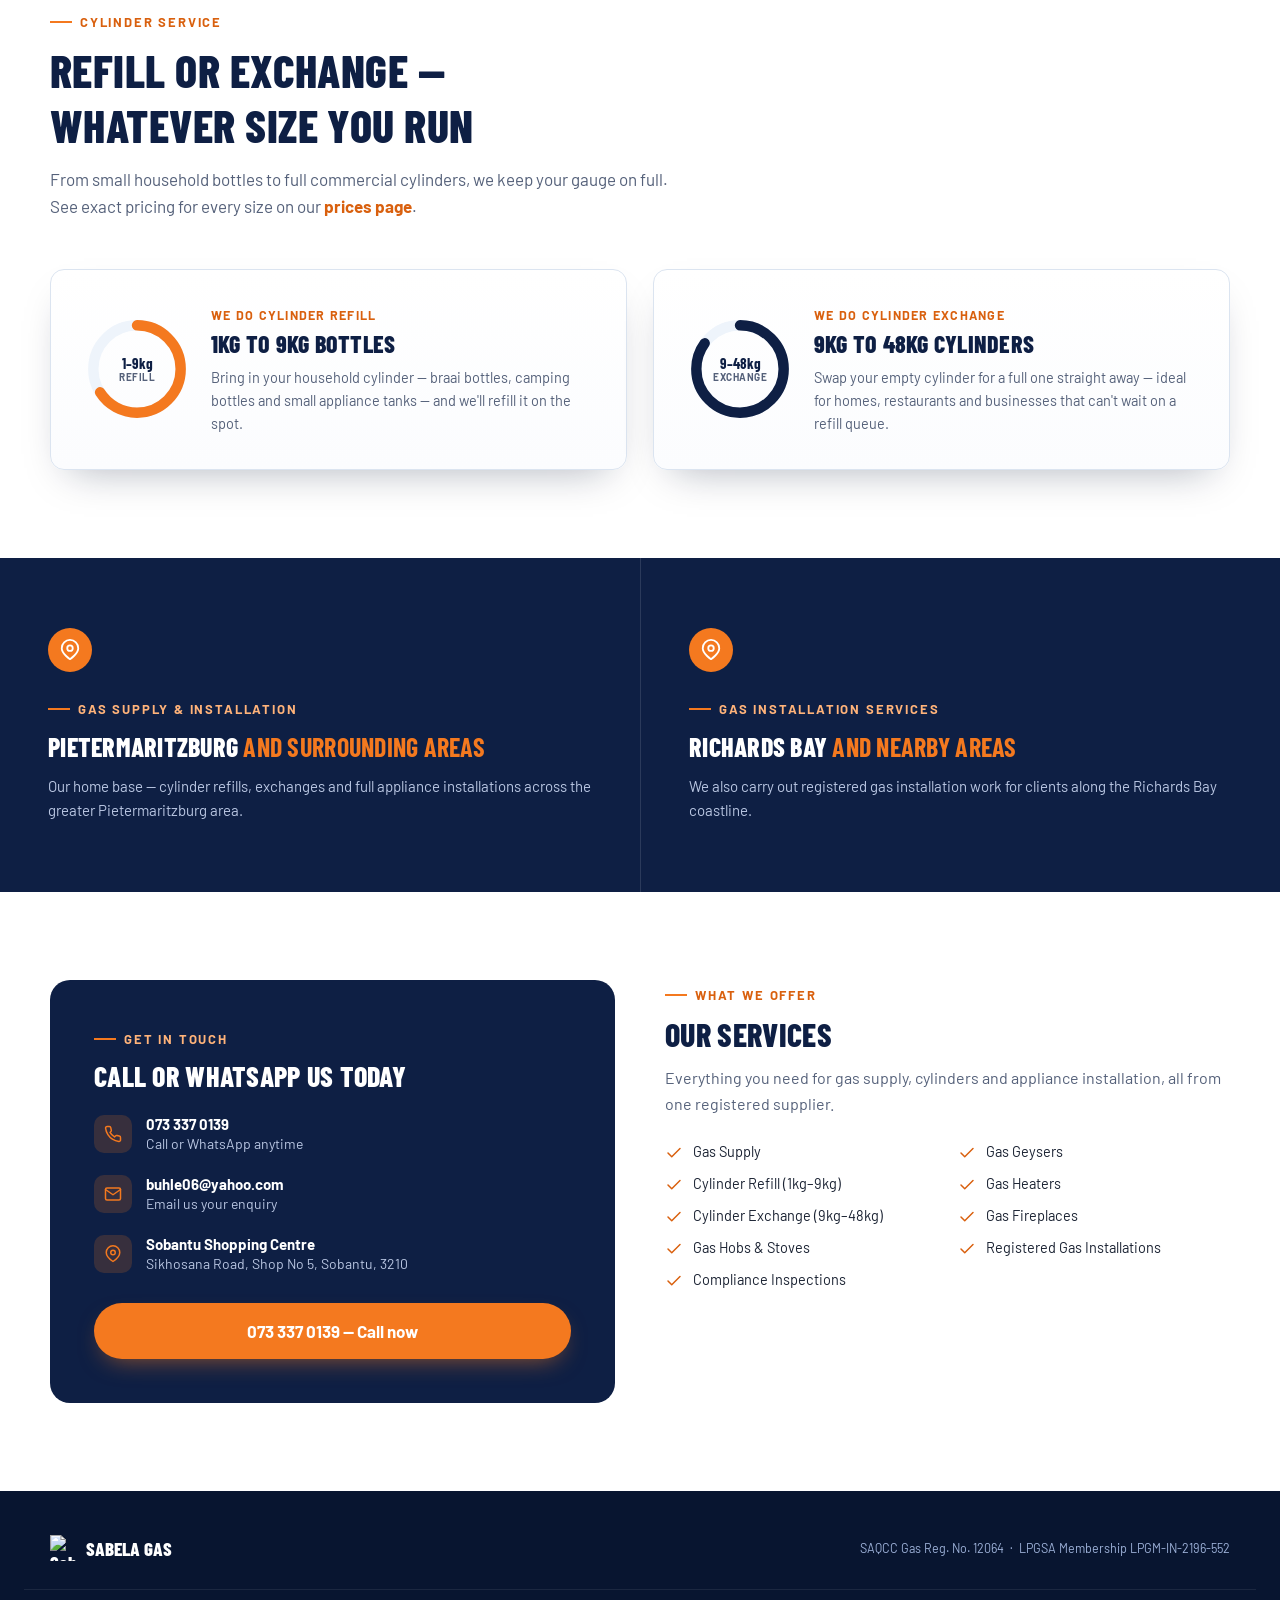
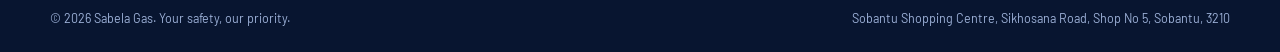
==== commit 1587b5b6: "update" ====
--- a/index.html
+++ b/index.html
@@ -8,337 +8,27 @@
 <link rel="preconnect" href="https://fonts.googleapis.com">
 <link rel="preconnect" href="https://fonts.gstatic.com" crossorigin>
 <link href="https://fonts.googleapis.com/css2?family=Barlow+Condensed:wght@600;700;800&family=Barlow:wght@400;500;600;700&display=swap" rel="stylesheet">
-<style>
-  :root{
-    --navy: #0e1f44;
-    --navy-deep: #081530;
-    --orange: #f4791f;
-    --orange-deep: #d9600e;
-    --ice: #eef4fb;
-    --white: #ffffff;
-    --ink: #1b2333;
-    --ink-soft: #55617a;
-    --line: #dbe4f0;
-    --radius: 14px;
-    --shadow: 0 18px 40px -20px rgba(8,21,48,0.35);
-  }
-
-  *{box-sizing:border-box;}
-  html{scroll-behavior:smooth;}
-  body{
-    margin:0;
-    font-family:'Barlow', sans-serif;
-    color:var(--ink);
-    background:var(--white);
-    -webkit-font-smoothing:antialiased;
-  }
-  h1,h2,h3,h4,.disp{
-    font-family:'Barlow Condensed', sans-serif;
-    font-weight:800;
-    letter-spacing:0.01em;
-    text-transform:uppercase;
-    margin:0;
-  }
-  p{margin:0;line-height:1.6;color:var(--ink-soft);}
-  a{color:inherit;text-decoration:none;}
-  img{max-width:100%;display:block;}
-  section{padding:88px 24px;scroll-margin-top:84px;}
-  .wrap{max-width:1180px;margin:0 auto;}
-  .eyebrow{
-    display:inline-flex;align-items:center;gap:8px;
-    font-family:'Barlow',sans-serif;font-weight:700;font-size:13px;
-    letter-spacing:0.14em;text-transform:uppercase;color:var(--orange-deep);
-  }
-  .eyebrow::before{
-    content:"";width:22px;height:2px;background:var(--orange);display:inline-block;
-  }
-  @media (prefers-reduced-motion: reduce){
-    *{animation:none !important;transition:none !important;}
-  }
-
-  /* ---------- Logo (signature element) ----------
-     Replace with your own logo: swap the file at images/logo.png
-     (keep it roughly square, transparent background works best).   */
-  .flame-mark{display:inline-flex;}
-  .flame-mark img{display:block;object-fit:contain;}
-  .nav .flame-mark img{width:34px;height:34px;}
-  footer .flame-mark img{width:26px;height:26px;}
-
-  /* ---------- Nav ---------- */
-  .nav{
-    position:sticky;top:0;z-index:50;
-    background:rgba(255,255,255,0.9);
-    backdrop-filter:blur(10px);
-    border-bottom:1px solid var(--line);
-  }
-  .nav-inner{
-    max-width:1180px;margin:0 auto;padding:14px 24px;
-    display:flex;align-items:center;justify-content:space-between;gap:24px;
-  }
-  .brand{display:flex;align-items:center;gap:10px;}
-  .brand-text{font-family:'Barlow Condensed';font-weight:800;font-size:22px;line-height:1;color:var(--navy);}
-  .brand-text span{color:var(--orange);}
-  .nav-links{display:flex;gap:28px;align-items:center;}
-  .nav-links a{
-    font-weight:600;font-size:15px;color:var(--navy);
-    position:relative;padding:4px 0;
-  }
-  .nav-links a::after{
-    content:"";position:absolute;left:0;bottom:0;width:0;height:2px;background:var(--orange);
-    transition:width .25s ease;
-  }
-  .nav-links a:hover::after{width:100%;}
-  .btn{
-    display:inline-flex;align-items:center;gap:8px;
-    font-weight:700;font-size:15px;
-    padding:12px 22px;border-radius:999px;
-    border:2px solid transparent;
-    cursor:pointer;
-  }
-  .btn-primary{background:var(--orange);color:var(--white);box-shadow:0 10px 24px -10px rgba(244,121,31,0.6);}
-  .btn-primary:hover{background:var(--orange-deep);}
-  .btn-outline{border-color:var(--navy);color:var(--navy);background:transparent;}
-  .btn-outline:hover{background:var(--navy);color:var(--white);}
-  .btn-ghost-light{border-color:rgba(255,255,255,0.5);color:var(--white);}
-  .btn-ghost-light:hover{background:rgba(255,255,255,0.12);}
-  .nav .btn{padding:10px 20px;font-size:14px;}
-  .burger{display:none;}
-
-  /* ---------- Hero ---------- */
-  .hero{
-    position:relative;
-    background:radial-gradient(circle at 82% 15%, #14285a 0%, var(--navy) 45%, var(--navy-deep) 100%);
-    color:var(--white);
-    padding:0;
-    overflow:hidden;
-  }
-  .hero-inner{
-    max-width:1180px;margin:0 auto;
-    padding:100px 24px 70px;
-    display:grid;grid-template-columns:1.15fr 0.85fr;gap:40px;align-items:center;
-  }
-  .hero-eyebrow{color:#ffb37a;}
-  .hero-eyebrow::before{background:var(--orange);}
-  .hero h1{
-    font-size:clamp(44px,6vw,74px);color:var(--white);margin-top:14px;line-height:0.98;
-  }
-  .hero h1 .accent{
-    color:var(--orange);
-    -webkit-text-stroke:0px;
-  }
-  .hero-sub{
-    margin-top:22px;color:#c7d3ea;font-size:18px;max-width:480px;
-  }
-  .hero-tagline{
-    margin-top:6px;font-family:'Barlow Condensed';font-weight:700;letter-spacing:0.12em;
-    color:#9db1d8;font-size:15px;text-transform:uppercase;
-  }
-  .hero-ctas{display:flex;gap:14px;margin-top:34px;flex-wrap:wrap;}
-  .hero-strip{
-    margin-top:46px;display:flex;gap:28px;flex-wrap:wrap;
-    border-top:1px solid rgba(255,255,255,0.15);padding-top:22px;
-  }
-  .hero-strip div{font-size:14px;color:#9db1d8;font-weight:600;}
-  .hero-strip strong{display:block;font-family:'Barlow Condensed';font-size:26px;color:var(--white);font-weight:800;}
-
-  /* Hero image — replace images/hero-cylinders.jpg with your own landscape photo */
-  .hero-inner{align-items:center;}
-  .cylinder-wrap{
-    width:100%;aspect-ratio:4/3;border-radius:18px;overflow:hidden;position:relative;
-    background:linear-gradient(135deg,#1a2c58,#0e1f44 70%);
-    border:1px solid rgba(255,255,255,0.12);
-    box-shadow:0 30px 50px -20px rgba(0,0,0,0.5);
-  }
-  .cylinder-wrap img{position:absolute;inset:0;width:100%;height:100%;object-fit:cover;}
-  .cylinder-placeholder{
-    position:absolute;inset:0;display:flex;flex-direction:column;align-items:center;justify-content:center;
-    text-align:center;color:#9db1d8;gap:10px;padding:20px;
-  }
-  .cylinder-placeholder svg{width:38px;height:38px;stroke:var(--orange);}
-  .cylinder-placeholder b{font-family:'Barlow Condensed';font-size:16px;letter-spacing:0.04em;color:#dbe4f0;text-transform:uppercase;}
-  .cylinder-placeholder span{font-size:12.5px;color:#7d8fb5;}
-
-  /* ---------- Certification strip ---------- */
-  .certs{
-    background:var(--navy-deep);
-    padding:22px 24px;
-  }
-  .certs-inner{
-    max-width:1180px;margin:0 auto;
-    display:flex;flex-wrap:wrap;gap:18px 34px;align-items:center;justify-content:center;
-  }
-  .certs-inner .cert{
-    display:flex;align-items:center;gap:10px;color:#c7d3ea;font-size:14px;font-weight:600;
-  }
-  .certs-inner .cert b{color:var(--white);font-weight:800;}
-  .certs-inner .dot{width:5px;height:5px;border-radius:50%;background:var(--orange);}
-
-  /* ---------- Section heading pattern ---------- */
-  .sec-head{max-width:640px;margin-bottom:48px;}
-  .sec-head h2{font-size:clamp(32px,4vw,46px);color:var(--navy);margin-top:12px;}
-  .sec-head p{margin-top:14px;font-size:17px;}
-  .sec-head.center{margin-left:auto;margin-right:auto;text-align:center;}
-
-  /* ---------- Services ---------- */
-  .services{background:var(--ice);}
-  .service-grid{
-    display:grid;grid-template-columns:repeat(4,1fr);gap:22px;
-  }
-  .service-card{
-    background:var(--white);border-radius:var(--radius);
-    padding:30px 24px 26px;box-shadow:var(--shadow);
-    border:1px solid var(--line);
-    transition:transform .25s ease, box-shadow .25s ease;
-  }
-  .service-card:hover{transform:translateY(-6px);box-shadow:0 26px 44px -18px rgba(8,21,48,0.28);}
-  .service-icon{
-    width:56px;height:56px;border-radius:14px;
-    background:linear-gradient(145deg,var(--orange),var(--orange-deep));
-    display:flex;align-items:center;justify-content:center;margin-bottom:18px;
-  }
-  .service-icon svg{width:28px;height:28px;stroke:var(--white);}
-  .service-card h3{font-size:21px;color:var(--navy);letter-spacing:0.01em;}
-  .service-card p{margin-top:8px;font-size:14.5px;}
-
-  /* ---------- Cylinder service (gauge motif) ---------- */
-  .cylinder-service{background:var(--white);}
-  .gauge-grid{display:grid;grid-template-columns:1fr 1fr;gap:26px;}
-  .gauge-card{
-    border:1px solid var(--line);border-radius:var(--radius);
-    padding:34px;display:flex;gap:22px;align-items:center;
-    background:linear-gradient(180deg,#fff, #fbfcfe);
-    box-shadow:var(--shadow);
-  }
-  .gauge{position:relative;width:104px;height:104px;flex:none;}
-  .gauge svg{width:100%;height:100%;}
-  .gauge-label{
-    position:absolute;inset:0;display:flex;flex-direction:column;align-items:center;justify-content:center;
-  }
-  .gauge-label b{font-family:'Barlow Condensed';font-size:15px;color:var(--navy);line-height:1;}
-  .gauge-label span{font-size:10px;color:var(--ink-soft);font-weight:700;letter-spacing:0.05em;}
-  .gauge-copy .kicker{
-    font-size:12.5px;font-weight:700;letter-spacing:0.1em;color:var(--orange-deep);text-transform:uppercase;
-  }
-  .gauge-copy h3{font-size:24px;color:var(--navy);margin-top:6px;}
-  .gauge-copy p{margin-top:8px;font-size:14.5px;}
-
-  /* ---------- Coverage ---------- */
-  .coverage{
-    background:var(--navy);color:var(--white);
-    display:grid;grid-template-columns:1fr 1fr;gap:0;
-    padding:0;
-  }
-  .coverage-panel{padding:70px 48px;}
-  .coverage-panel + .coverage-panel{border-left:1px solid rgba(255,255,255,0.12);}
-  .coverage-panel .pin{
-    width:44px;height:44px;border-radius:50%;background:var(--orange);
-    display:flex;align-items:center;justify-content:center;margin-bottom:22px;
-  }
-  .coverage-panel .pin svg{width:22px;height:22px;stroke:var(--white);}
-  .coverage-panel h3{font-size:26px;color:var(--white);}
-  .coverage-panel .region{color:var(--orange);font-family:'Barlow Condensed';font-weight:700;}
-  .coverage-panel p{margin-top:12px;color:#b9c6e2;font-size:15px;}
-
-  /* ---------- Gallery ---------- */
-  .gallery{background:var(--ice);}
-  .gallery-tabs{display:flex;gap:10px;flex-wrap:wrap;margin-bottom:32px;}
-  .tab-btn{
-    padding:9px 18px;border-radius:999px;border:1px solid var(--line);
-    background:var(--white);font-weight:700;font-size:13.5px;color:var(--ink-soft);
-    cursor:pointer;transition:all .2s ease;
-  }
-  .tab-btn.active, .tab-btn:hover{background:var(--navy);color:var(--white);border-color:var(--navy);}
-  .gallery-grid{
-    display:grid;grid-template-columns:repeat(4,1fr);gap:16px;
-  }
-  .gallery-item{
-    position:relative;aspect-ratio:1/1;border-radius:12px;overflow:hidden;
-    background:linear-gradient(135deg,#1a2c58,#0e1f44 60%);
-    display:flex;align-items:center;justify-content:center;
-    border:1px dashed rgba(244,121,31,0.5);
-  }
-  .gallery-item img{
-    position:absolute;inset:0;width:100%;height:100%;object-fit:cover;
-  }
-  .gallery-placeholder{
-    text-align:center;color:#9db1d8;padding:16px;
-  }
-  .gallery-placeholder svg{width:30px;height:30px;stroke:var(--orange);margin:0 auto 10px;}
-  .gallery-placeholder b{display:block;font-family:'Barlow Condensed';font-size:14px;letter-spacing:0.04em;color:#dbe4f0;text-transform:uppercase;}
-  .gallery-placeholder span{display:block;font-size:11px;margin-top:4px;color:#7d8fb5;}
-  .gallery-item .tag{
-    position:absolute;top:10px;left:10px;background:rgba(0,0,0,0.35);
-    color:#fff;font-size:10.5px;font-weight:700;padding:4px 9px;border-radius:999px;
-    letter-spacing:0.05em;text-transform:uppercase;backdrop-filter:blur(4px);
-  }
-
-  /* ---------- Contact ---------- */
-  .contact{background:var(--white);}
-  .contact-grid{display:grid;grid-template-columns:1fr 1fr;gap:50px;align-items:start;}
-  .contact-card{
-    background:var(--navy);color:var(--white);border-radius:20px;padding:44px;
-  }
-  .contact-card h3{font-size:28px;color:var(--white);}
-  .contact-row{display:flex;gap:14px;margin-top:22px;align-items:flex-start;}
-  .contact-row .ic{
-    width:38px;height:38px;border-radius:10px;background:rgba(244,121,31,0.18);
-    display:flex;align-items:center;justify-content:center;flex:none;
-  }
-  .contact-row .ic svg{width:18px;height:18px;stroke:var(--orange);}
-  .contact-row div b{display:block;font-size:15px;font-weight:700;color:var(--white);}
-  .contact-row div span{font-size:14px;color:#b9c6e2;}
-  .contact-card .btn-primary{margin-top:30px;width:100%;justify-content:center;font-size:17px;padding:16px;}
-
-  .checklist{list-style:none;margin:0;padding:0;display:grid;grid-template-columns:1fr 1fr;gap:12px 20px;}
-  .checklist li{display:flex;gap:10px;font-size:14.5px;color:var(--ink);align-items:flex-start;}
-  .checklist svg{width:18px;height:18px;stroke:var(--orange-deep);flex:none;margin-top:2px;}
-
-  /* ---------- Footer ---------- */
-  footer{background:var(--navy-deep);color:#9db1d8;padding:44px 24px 26px;}
-  .footer-inner{max-width:1180px;margin:0 auto;display:flex;justify-content:space-between;flex-wrap:wrap;gap:20px;align-items:center;}
-  .footer-brand{display:flex;align-items:center;gap:10px;}
-  .footer-brand span{font-family:'Barlow Condensed';font-weight:800;font-size:19px;color:var(--white);}
-  .footer-fine{font-size:12.5px;}
-  .foot-line{border-top:1px solid rgba(255,255,255,0.08);margin:28px 0 20px;}
-
-  /* ---------- Responsive ---------- */
-  @media (max-width:980px){
-    .hero-inner{grid-template-columns:1fr;padding-top:120px;}
-    .cylinder-wrap{order:-1;}
-    .service-grid{grid-template-columns:repeat(2,1fr);}
-    .gauge-grid{grid-template-columns:1fr;}
-    .coverage{grid-template-columns:1fr;}
-    .coverage-panel + .coverage-panel{border-left:none;border-top:1px solid rgba(255,255,255,0.12);}
-    .gallery-grid{grid-template-columns:repeat(2,1fr);}
-    .contact-grid{grid-template-columns:1fr;}
-    .checklist{grid-template-columns:1fr;}
-  }
-  @media (max-width:680px){
-    .nav-links{display:none;}
-    section{padding:64px 18px;}
-    .service-grid{grid-template-columns:1fr 1fr;}
-    .gallery-grid{grid-template-columns:1fr 1fr;}
-  }
-</style>
+<link rel="stylesheet" href="styles.css">
 </head>
 <body>
 
 <!-- ============ NAV ============ -->
 <nav class="nav">
   <div class="nav-inner">
-    <a href="#top" class="brand">
+    <a href="index.html" class="brand">
       <!-- LOGO: replace images/logo.png with your own logo file -->
       <span class="flame-mark"><img src="images/logo.png" alt="Sabela Gas logo"></span>
       <span class="brand-text">SABELA <span>GAS</span></span>
     </a>
     <div class="nav-links">
-      <a href="#services">Services</a>
-      <a href="#cylinders">Cylinder Service</a>
-      <a href="#coverage">Areas</a>
-      <a href="#gallery">Gallery</a>
-      <a href="#contact">Contact</a>
-    </div>
-    <a href="tel:0733370139" class="btn btn-primary">Call / WhatsApp</a>
+      <a href="index.html#services">Services</a>
+      <a href="index.html#cylinders">Cylinder Service</a>
+      <a href="index.html#coverage">Areas</a>
+      <a href="gallery.html">Gallery</a>
+      <a href="prices.html">Prices</a>
+      <a href="index.html#contact">Contact</a>
+    </div>
+    <a href="tel:0733370139" class="btn btn-primary call-btn" data-phone="073 337 0139">Call / WhatsApp</a>
   </div>
 </nav>
 
@@ -351,7 +41,7 @@
       <p class="hero-tagline">Safe &nbsp;·&nbsp; Reliable &nbsp;·&nbsp; Quality</p>
       <p class="hero-sub">Sabela Gas keeps homes and businesses across Pietermaritzburg running — from cylinder refills and exchanges to full gas appliance installations, done by a registered, certified team.</p>
       <div class="hero-ctas">
-        <a href="tel:0733370139" class="btn btn-primary">073 337 0139</a>
+        <a href="tel:0733370139" class="btn btn-primary call-btn" data-phone="073 337 0139">073 337 0139</a>
         <a href="#services" class="btn btn-ghost-light">See our services</a>
       </div>
       <div class="hero-strip">
@@ -431,7 +121,7 @@
     <div class="sec-head">
       <span class="eyebrow">Cylinder service</span>
       <h2>Refill or exchange —<br>whatever size you run</h2>
-      <p>From small household bottles to full commercial cylinders, we keep your gauge on full.</p>
+      <p>From small household bottles to full commercial cylinders, we keep your gauge on full. See exact pricing for every size on our <a href="prices.html" style="color:var(--orange-deep);font-weight:700;">prices page</a>.</p>
     </div>
     <div class="gauge-grid">
 
@@ -485,87 +175,6 @@
   </div>
 </section>
 
-<!-- ============ GALLERY ============ -->
-<section id="gallery" class="gallery">
-  <div class="wrap">
-    <div class="sec-head">
-      <span class="eyebrow">Our work</span>
-      <h2>Gallery</h2>
-      <p>A look at completed installations, the products we supply and the team behind the work. Replace these placeholders with your own photos — see the note at the end of the file.</p>
-    </div>
-
-    <div class="gallery-tabs">
-      <button class="tab-btn active" data-filter="all">All</button>
-      <button class="tab-btn" data-filter="installations">Installations</button>
-      <button class="tab-btn" data-filter="products">Products</button>
-      <button class="tab-btn" data-filter="team">Team &amp; Premises</button>
-    </div>
-
-    <div class="gallery-grid" id="galleryGrid">
-      <!-- GALLERY ITEM TEMPLATE — duplicate this block for each photo.
-           1) Set data-category to: installations | products | team
-           2) Replace the <div class="gallery-placeholder">...</div> with:
-              <img src="images/your-photo.jpg" alt="Describe the photo">           -->
-      <div class="gallery-item" data-category="installations">
-        <div class="gallery-placeholder">
-          <svg viewBox="0 0 24 24" fill="none" stroke-width="1.6" stroke-linecap="round" stroke-linejoin="round"><rect x="3" y="5" width="18" height="14" rx="2"/><circle cx="8.5" cy="10" r="1.5"/><path d="M21 15l-5-5-4 4-3-3-6 6"/></svg>
-          <b>Installation photo</b>
-          <span>Add image</span>
-        </div>
-      </div>
-      <div class="gallery-item" data-category="installations">
-        <div class="gallery-placeholder">
-          <svg viewBox="0 0 24 24" fill="none" stroke-width="1.6" stroke-linecap="round" stroke-linejoin="round"><rect x="3" y="5" width="18" height="14" rx="2"/><circle cx="8.5" cy="10" r="1.5"/><path d="M21 15l-5-5-4 4-3-3-6 6"/></svg>
-          <b>Installation photo</b>
-          <span>Add image</span>
-        </div>
-      </div>
-      <div class="gallery-item" data-category="products">
-        <div class="gallery-placeholder">
-          <svg viewBox="0 0 24 24" fill="none" stroke-width="1.6" stroke-linecap="round" stroke-linejoin="round"><rect x="3" y="5" width="18" height="14" rx="2"/><circle cx="8.5" cy="10" r="1.5"/><path d="M21 15l-5-5-4 4-3-3-6 6"/></svg>
-          <b>Product photo</b>
-          <span>Add image</span>
-        </div>
-      </div>
-      <div class="gallery-item" data-category="products">
-        <div class="gallery-placeholder">
-          <svg viewBox="0 0 24 24" fill="none" stroke-width="1.6" stroke-linecap="round" stroke-linejoin="round"><rect x="3" y="5" width="18" height="14" rx="2"/><circle cx="8.5" cy="10" r="1.5"/><path d="M21 15l-5-5-4 4-3-3-6 6"/></svg>
-          <b>Product photo</b>
-          <span>Add image</span>
-        </div>
-      </div>
-      <div class="gallery-item" data-category="team">
-        <div class="gallery-placeholder">
-          <svg viewBox="0 0 24 24" fill="none" stroke-width="1.6" stroke-linecap="round" stroke-linejoin="round"><rect x="3" y="5" width="18" height="14" rx="2"/><circle cx="8.5" cy="10" r="1.5"/><path d="M21 15l-5-5-4 4-3-3-6 6"/></svg>
-          <b>Team / premises</b>
-          <span>Add image</span>
-        </div>
-      </div>
-      <div class="gallery-item" data-category="installations">
-        <div class="gallery-placeholder">
-          <svg viewBox="0 0 24 24" fill="none" stroke-width="1.6" stroke-linecap="round" stroke-linejoin="round"><rect x="3" y="5" width="18" height="14" rx="2"/><circle cx="8.5" cy="10" r="1.5"/><path d="M21 15l-5-5-4 4-3-3-6 6"/></svg>
-          <b>Installation photo</b>
-          <span>Add image</span>
-        </div>
-      </div>
-      <div class="gallery-item" data-category="products">
-        <div class="gallery-placeholder">
-          <svg viewBox="0 0 24 24" fill="none" stroke-width="1.6" stroke-linecap="round" stroke-linejoin="round"><rect x="3" y="5" width="18" height="14" rx="2"/><circle cx="8.5" cy="10" r="1.5"/><path d="M21 15l-5-5-4 4-3-3-6 6"/></svg>
-          <b>Product photo</b>
-          <span>Add image</span>
-        </div>
-      </div>
-      <div class="gallery-item" data-category="team">
-        <div class="gallery-placeholder">
-          <svg viewBox="0 0 24 24" fill="none" stroke-width="1.6" stroke-linecap="round" stroke-linejoin="round"><rect x="3" y="5" width="18" height="14" rx="2"/><circle cx="8.5" cy="10" r="1.5"/><path d="M21 15l-5-5-4 4-3-3-6 6"/></svg>
-          <b>Team / premises</b>
-          <span>Add image</span>
-        </div>
-      </div>
-    </div>
-  </div>
-</section>
-
 <!-- ============ CONTACT ============ -->
 <section id="contact" class="contact">
   <div class="wrap contact-grid">
@@ -585,7 +194,7 @@
         <div class="ic"><svg viewBox="0 0 24 24" fill="none" stroke-width="2" stroke-linecap="round" stroke-linejoin="round"><path d="M21 10c0 6-9 12-9 12s-9-6-9-12a9 9 0 0118 0z"/><circle cx="12" cy="10" r="3"/></svg></div>
         <div><b>Sobantu Shopping Centre</b><span>Sikhosana Road, Shop No 5, Sobantu, 3210</span></div>
       </div>
-      <a href="tel:0733370139" class="btn btn-primary">073 337 0139 — Call now</a>
+      <a href="tel:0733370139" class="btn btn-primary call-btn" data-phone="073 337 0139">073 337 0139 — Call now</a>
     </div>
 
     <div>
@@ -625,20 +234,6 @@
   </div>
 </footer>
 
-<script>
-  // Gallery filter
-  const tabs = document.querySelectorAll('.tab-btn');
-  const items = document.querySelectorAll('.gallery-item');
-  tabs.forEach(tab => {
-    tab.addEventListener('click', () => {
-      tabs.forEach(t => t.classList.remove('active'));
-      tab.classList.add('active');
-      const filter = tab.dataset.filter;
-      items.forEach(item => {
-        item.style.display = (filter === 'all' || item.dataset.category === filter) ? 'flex' : 'none';
-      });
-    });
-  });
-</script>
+<script src="script.js"></script>
 </body>
 </html>
--- a/styles.css
+++ b/styles.css
@@ -0,0 +1,386 @@
+/* Sabela Gas — shared stylesheet used by index.html, gallery.html, prices.html */
+  :root{
+    --navy: #0e1f44;
+    --navy-deep: #081530;
+    --orange: #f4791f;
+    --orange-deep: #d9600e;
+    --ice: #eef4fb;
+    --white: #ffffff;
+    --ink: #1b2333;
+    --ink-soft: #55617a;
+    --line: #dbe4f0;
+    --radius: 14px;
+    --shadow: 0 18px 40px -20px rgba(8,21,48,0.35);
+  }
+
+  *{box-sizing:border-box;}
+  html{scroll-behavior:smooth;}
+  body{
+    margin:0;
+    font-family:'Barlow', sans-serif;
+    color:var(--ink);
+    background:var(--white);
+    -webkit-font-smoothing:antialiased;
+  }
+  h1,h2,h3,h4,.disp{
+    font-family:'Barlow Condensed', sans-serif;
+    font-weight:800;
+    letter-spacing:0.01em;
+    text-transform:uppercase;
+    margin:0;
+  }
+  p{margin:0;line-height:1.6;color:var(--ink-soft);}
+  a{color:inherit;text-decoration:none;}
+  img{max-width:100%;display:block;}
+  section{padding:88px 24px;scroll-margin-top:84px;}
+  .wrap{max-width:1180px;margin:0 auto;}
+  .eyebrow{
+    display:inline-flex;align-items:center;gap:8px;
+    font-family:'Barlow',sans-serif;font-weight:700;font-size:13px;
+    letter-spacing:0.14em;text-transform:uppercase;color:var(--orange-deep);
+  }
+  .eyebrow::before{
+    content:"";width:22px;height:2px;background:var(--orange);display:inline-block;
+  }
+  @media (prefers-reduced-motion: reduce){
+    *{animation:none !important;transition:none !important;}
+  }
+
+  /* ---------- Logo (signature element) ----------
+     Replace with your own logo: swap the file at images/logo.png
+     (keep it roughly square, transparent background works best).   */
+  .flame-mark{display:inline-flex;}
+  .flame-mark img{display:block;object-fit:contain;}
+  .nav .flame-mark img{width:34px;height:34px;}
+  footer .flame-mark img{width:26px;height:26px;}
+
+  /* ---------- Nav ---------- */
+  .nav{
+    position:sticky;top:0;z-index:50;
+    background:rgba(255,255,255,0.9);
+    backdrop-filter:blur(10px);
+    border-bottom:1px solid var(--line);
+  }
+  .nav-inner{
+    max-width:1180px;margin:0 auto;padding:14px 24px;
+    display:flex;align-items:center;justify-content:space-between;gap:24px;
+  }
+  .brand{display:flex;align-items:center;gap:10px;}
+  .brand-text{font-family:'Barlow Condensed';font-weight:800;font-size:22px;line-height:1;color:var(--navy);}
+  .brand-text span{color:var(--orange);}
+  .nav-links{display:flex;gap:28px;align-items:center;}
+  .nav-links a{
+    font-weight:600;font-size:15px;color:var(--navy);
+    position:relative;padding:4px 0;
+  }
+  .nav-links a::after{
+    content:"";position:absolute;left:0;bottom:0;width:0;height:2px;background:var(--orange);
+    transition:width .25s ease;
+  }
+  .nav-links a:hover::after{width:100%;}
+  .btn{
+    display:inline-flex;align-items:center;gap:8px;
+    font-weight:700;font-size:15px;
+    padding:12px 22px;border-radius:999px;
+    border:2px solid transparent;
+    cursor:pointer;
+  }
+  .btn-primary{background:var(--orange);color:var(--white);box-shadow:0 10px 24px -10px rgba(244,121,31,0.6);}
+  .btn-primary:hover{background:var(--orange-deep);}
+  .call-btn{position:relative;}
+  .copy-toast{
+    position:absolute;bottom:calc(100% + 10px);left:50%;transform:translateX(-50%) translateY(6px);
+    background:var(--navy-deep);color:var(--white);font-size:12.5px;font-weight:600;
+    padding:7px 14px;border-radius:8px;white-space:nowrap;
+    opacity:0;pointer-events:none;transition:opacity .18s ease, transform .18s ease;
+    box-shadow:0 10px 20px -8px rgba(0,0,0,0.4);
+  }
+  .copy-toast::after{
+    content:"";position:absolute;top:100%;left:50%;transform:translateX(-50%);
+    border:5px solid transparent;border-top-color:var(--navy-deep);
+  }
+  .copy-toast.show{opacity:1;transform:translateX(-50%) translateY(0);}
+  .btn-outline{border-color:var(--navy);color:var(--navy);background:transparent;}
+  .btn-outline:hover{background:var(--navy);color:var(--white);}
+  .btn-ghost-light{border-color:rgba(255,255,255,0.5);color:var(--white);}
+  .btn-ghost-light:hover{background:rgba(255,255,255,0.12);}
+  .nav .btn{padding:10px 20px;font-size:14px;}
+  .burger{display:none;}
+
+  /* ---------- Hero ---------- */
+  .hero{
+    position:relative;
+    background:radial-gradient(circle at 82% 15%, #14285a 0%, var(--navy) 45%, var(--navy-deep) 100%);
+    color:var(--white);
+    padding:0;
+    overflow:hidden;
+  }
+  .hero-inner{
+    max-width:1180px;margin:0 auto;
+    padding:100px 24px 70px;
+    display:grid;grid-template-columns:1.15fr 0.85fr;gap:40px;align-items:center;
+  }
+  .hero-eyebrow{color:#ffb37a;}
+  .hero-eyebrow::before{background:var(--orange);}
+  .hero h1{
+    font-size:clamp(44px,6vw,74px);color:var(--white);margin-top:14px;line-height:0.98;
+  }
+  .hero h1 .accent{
+    color:var(--orange);
+    -webkit-text-stroke:0px;
+  }
+  .hero-sub{
+    margin-top:22px;color:#c7d3ea;font-size:18px;max-width:480px;
+  }
+  .hero-tagline{
+    margin-top:6px;font-family:'Barlow Condensed';font-weight:700;letter-spacing:0.12em;
+    color:#9db1d8;font-size:15px;text-transform:uppercase;
+  }
+  .hero-ctas{display:flex;gap:14px;margin-top:34px;flex-wrap:wrap;}
+  .hero-strip{
+    margin-top:46px;display:flex;gap:28px;flex-wrap:wrap;
+    border-top:1px solid rgba(255,255,255,0.15);padding-top:22px;
+  }
+  .hero-strip div{font-size:14px;color:#9db1d8;font-weight:600;}
+  .hero-strip strong{display:block;font-family:'Barlow Condensed';font-size:26px;color:var(--white);font-weight:800;}
+
+  /* Hero image — replace images/hero-cylinders.jpg with your own landscape photo */
+  .hero-inner{align-items:center;}
+  .cylinder-wrap{
+    width:100%;aspect-ratio:4/3;border-radius:18px;overflow:hidden;position:relative;
+    background:linear-gradient(135deg,#1a2c58,#0e1f44 70%);
+    border:1px solid rgba(255,255,255,0.12);
+    box-shadow:0 30px 50px -20px rgba(0,0,0,0.5);
+  }
+  .cylinder-wrap img{position:absolute;inset:0;width:100%;height:100%;object-fit:cover;}
+  .cylinder-placeholder{
+    position:absolute;inset:0;display:flex;flex-direction:column;align-items:center;justify-content:center;
+    text-align:center;color:#9db1d8;gap:10px;padding:20px;
+  }
+  .cylinder-placeholder svg{width:38px;height:38px;stroke:var(--orange);}
+  .cylinder-placeholder b{font-family:'Barlow Condensed';font-size:16px;letter-spacing:0.04em;color:#dbe4f0;text-transform:uppercase;}
+  .cylinder-placeholder span{font-size:12.5px;color:#7d8fb5;}
+
+  /* ---------- Certification strip ---------- */
+  .certs{
+    background:var(--navy-deep);
+    padding:22px 24px;
+  }
+  .certs-inner{
+    max-width:1180px;margin:0 auto;
+    display:flex;flex-wrap:wrap;gap:18px 34px;align-items:center;justify-content:center;
+  }
+  .certs-inner .cert{
+    display:flex;align-items:center;gap:10px;color:#c7d3ea;font-size:14px;font-weight:600;
+  }
+  .certs-inner .cert b{color:var(--white);font-weight:800;}
+  .certs-inner .dot{width:5px;height:5px;border-radius:50%;background:var(--orange);}
+
+  /* ---------- Section heading pattern ---------- */
+  .sec-head{max-width:640px;margin-bottom:48px;}
+  .sec-head h2{font-size:clamp(32px,4vw,46px);color:var(--navy);margin-top:12px;}
+  .sec-head p{margin-top:14px;font-size:17px;}
+  .sec-head.center{margin-left:auto;margin-right:auto;text-align:center;}
+
+  /* ---------- Services ---------- */
+  .services{background:var(--ice);}
+  .service-grid{
+    display:grid;grid-template-columns:repeat(4,1fr);gap:22px;
+  }
+  .service-card{
+    background:var(--white);border-radius:var(--radius);
+    padding:30px 24px 26px;box-shadow:var(--shadow);
+    border:1px solid var(--line);
+    transition:transform .25s ease, box-shadow .25s ease;
+  }
+  .service-card:hover{transform:translateY(-6px);box-shadow:0 26px 44px -18px rgba(8,21,48,0.28);}
+  .service-icon{
+    width:56px;height:56px;border-radius:14px;
+    background:linear-gradient(145deg,var(--orange),var(--orange-deep));
+    display:flex;align-items:center;justify-content:center;margin-bottom:18px;
+  }
+  .service-icon svg{width:28px;height:28px;stroke:var(--white);}
+  .service-card h3{font-size:21px;color:var(--navy);letter-spacing:0.01em;}
+  .service-card p{margin-top:8px;font-size:14.5px;}
+
+  /* ---------- Cylinder service (gauge motif) ---------- */
+  .cylinder-service{background:var(--white);}
+  .gauge-grid{display:grid;grid-template-columns:1fr 1fr;gap:26px;}
+  .gauge-card{
+    border:1px solid var(--line);border-radius:var(--radius);
+    padding:34px;display:flex;gap:22px;align-items:center;
+    background:linear-gradient(180deg,#fff, #fbfcfe);
+    box-shadow:var(--shadow);
+  }
+  .gauge{position:relative;width:104px;height:104px;flex:none;}
+  .gauge svg{width:100%;height:100%;}
+  .gauge-label{
+    position:absolute;inset:0;display:flex;flex-direction:column;align-items:center;justify-content:center;
+  }
+  .gauge-label b{font-family:'Barlow Condensed';font-size:15px;color:var(--navy);line-height:1;}
+  .gauge-label span{font-size:10px;color:var(--ink-soft);font-weight:700;letter-spacing:0.05em;}
+  .gauge-copy .kicker{
+    font-size:12.5px;font-weight:700;letter-spacing:0.1em;color:var(--orange-deep);text-transform:uppercase;
+  }
+  .gauge-copy h3{font-size:24px;color:var(--navy);margin-top:6px;}
+  .gauge-copy p{margin-top:8px;font-size:14.5px;}
+
+  /* ---------- Coverage ---------- */
+  .coverage{
+    background:var(--navy);color:var(--white);
+    display:grid;grid-template-columns:1fr 1fr;gap:0;
+    padding:0;
+  }
+  .coverage-panel{padding:70px 48px;}
+  .coverage-panel + .coverage-panel{border-left:1px solid rgba(255,255,255,0.12);}
+  .coverage-panel .pin{
+    width:44px;height:44px;border-radius:50%;background:var(--orange);
+    display:flex;align-items:center;justify-content:center;margin-bottom:22px;
+  }
+  .coverage-panel .pin svg{width:22px;height:22px;stroke:var(--white);}
+  .coverage-panel h3{font-size:26px;color:var(--white);}
+  .coverage-panel .region{color:var(--orange);font-family:'Barlow Condensed';font-weight:700;}
+  .coverage-panel p{margin-top:12px;color:#b9c6e2;font-size:15px;}
+
+  /* ---------- Gallery ---------- */
+  .gallery{background:var(--ice);}
+  .gallery-tabs{display:flex;gap:10px;flex-wrap:wrap;margin-bottom:32px;}
+  .tab-btn{
+    padding:9px 18px;border-radius:999px;border:1px solid var(--line);
+    background:var(--white);font-weight:700;font-size:13.5px;color:var(--ink-soft);
+    cursor:pointer;transition:all .2s ease;
+  }
+  .tab-btn.active, .tab-btn:hover{background:var(--navy);color:var(--white);border-color:var(--navy);}
+  .gallery-grid{
+    display:grid;grid-template-columns:repeat(4,1fr);gap:16px;
+  }
+  .gallery-item{
+    position:relative;aspect-ratio:1/1;border-radius:12px;overflow:hidden;
+    background:linear-gradient(135deg,#1a2c58,#0e1f44 60%);
+    display:flex;align-items:center;justify-content:center;
+    border:1px dashed rgba(244,121,31,0.5);
+  }
+  .gallery-item img{
+    position:absolute;inset:0;width:100%;height:100%;object-fit:cover;
+  }
+  .gallery-placeholder{
+    text-align:center;color:#9db1d8;padding:16px;
+  }
+  .gallery-placeholder svg{width:30px;height:30px;stroke:var(--orange);margin:0 auto 10px;}
+  .gallery-placeholder b{display:block;font-family:'Barlow Condensed';font-size:14px;letter-spacing:0.04em;color:#dbe4f0;text-transform:uppercase;}
+  .gallery-placeholder span{display:block;font-size:11px;margin-top:4px;color:#7d8fb5;}
+  .gallery-item .tag{
+    position:absolute;top:10px;left:10px;background:rgba(0,0,0,0.35);
+    color:#fff;font-size:10.5px;font-weight:700;padding:4px 9px;border-radius:999px;
+    letter-spacing:0.05em;text-transform:uppercase;backdrop-filter:blur(4px);
+  }
+
+  /* ---------- Contact ---------- */
+  .contact{background:var(--white);}
+  .contact-grid{display:grid;grid-template-columns:1fr 1fr;gap:50px;align-items:start;}
+  .contact-card{
+    background:var(--navy);color:var(--white);border-radius:20px;padding:44px;
+  }
+  .contact-card h3{font-size:28px;color:var(--white);}
+  .contact-row{display:flex;gap:14px;margin-top:22px;align-items:flex-start;}
+  .contact-row .ic{
+    width:38px;height:38px;border-radius:10px;background:rgba(244,121,31,0.18);
+    display:flex;align-items:center;justify-content:center;flex:none;
+  }
+  .contact-row .ic svg{width:18px;height:18px;stroke:var(--orange);}
+  .contact-row div b{display:block;font-size:15px;font-weight:700;color:var(--white);}
+  .contact-row div span{font-size:14px;color:#b9c6e2;}
+  .contact-card .btn-primary{margin-top:30px;width:100%;justify-content:center;font-size:17px;padding:16px;}
+
+  .checklist{list-style:none;margin:0;padding:0;display:grid;grid-template-columns:1fr 1fr;gap:12px 20px;}
+  .checklist li{display:flex;gap:10px;font-size:14.5px;color:var(--ink);align-items:flex-start;}
+  .checklist svg{width:18px;height:18px;stroke:var(--orange-deep);flex:none;margin-top:2px;}
+
+  /* ---------- Footer ---------- */
+  footer{background:var(--navy-deep);color:#9db1d8;padding:44px 24px 26px;}
+  .footer-inner{max-width:1180px;margin:0 auto;display:flex;justify-content:space-between;flex-wrap:wrap;gap:20px;align-items:center;}
+  .footer-brand{display:flex;align-items:center;gap:10px;}
+  .footer-brand span{font-family:'Barlow Condensed';font-weight:800;font-size:19px;color:var(--white);}
+  .footer-fine{font-size:12.5px;}
+  .foot-line{border-top:1px solid rgba(255,255,255,0.08);margin:28px 0 20px;}
+
+  /* ---------- Responsive ---------- */
+  @media (max-width:980px){
+    .hero-inner{grid-template-columns:1fr;padding-top:120px;}
+    .cylinder-wrap{order:-1;}
+    .service-grid{grid-template-columns:repeat(2,1fr);}
+    .gauge-grid{grid-template-columns:1fr;}
+    .coverage{grid-template-columns:1fr;}
+    .coverage-panel + .coverage-panel{border-left:none;border-top:1px solid rgba(255,255,255,0.12);}
+    .gallery-grid{grid-template-columns:repeat(2,1fr);}
+    .contact-grid{grid-template-columns:1fr;}
+    .checklist{grid-template-columns:1fr;}
+  }
+  @media (max-width:680px){
+    .nav-links{display:none;}
+    section{padding:64px 18px;}
+    .service-grid{grid-template-columns:1fr 1fr;}
+    .gallery-grid{grid-template-columns:1fr 1fr;}
+  }
+
+  /* ---------- Sub-page header (Gallery / Prices) ---------- */
+  .page-header{
+    background:radial-gradient(circle at 82% 15%, #14285a 0%, var(--navy) 45%, var(--navy-deep) 100%);
+    color:var(--white);padding:150px 24px 60px;text-align:center;
+  }
+  .page-header .eyebrow{color:#ffb37a;justify-content:center;}
+  .page-header .eyebrow::before{background:var(--orange);}
+  .page-header h1{font-size:clamp(38px,5vw,58px);color:var(--white);margin-top:14px;}
+  .page-header p{margin:16px auto 0;max-width:560px;color:#c7d3ea;font-size:16.5px;}
+
+  /* ---------- Pricing page ---------- */
+  .prices-section{background:var(--white);}
+  .prices-layout{display:grid;grid-template-columns:1.4fr 1fr;gap:44px;align-items:start;}
+  .price-table{
+    border:1px solid var(--line);border-radius:var(--radius);overflow:hidden;box-shadow:var(--shadow);
+  }
+  .price-row{
+    display:flex;align-items:center;justify-content:space-between;
+    padding:18px 26px;border-bottom:1px solid var(--line);background:var(--white);
+  }
+  .price-row:last-child{border-bottom:none;}
+  .price-row:nth-child(even){background:var(--ice);}
+  .price-size{display:flex;align-items:center;gap:16px;}
+  .price-icon{
+    width:40px;height:52px;flex:none;border-radius:6px 6px 10px 10px;
+    background:linear-gradient(160deg,var(--navy),#13285a);
+    position:relative;
+  }
+  .price-icon::before{
+    content:"";position:absolute;top:-6px;left:50%;transform:translateX(-50%);
+    width:16px;height:9px;background:var(--navy-deep);border-radius:3px 3px 0 0;
+  }
+  .price-size b{display:block;font-family:'Barlow Condensed';font-size:19px;color:var(--navy);letter-spacing:0.01em;}
+  .price-size span{font-size:12.5px;color:var(--ink-soft);font-weight:600;text-transform:uppercase;letter-spacing:0.04em;}
+  .price-amount{font-family:'Barlow Condensed';font-weight:800;font-size:26px;color:var(--orange-deep);white-space:nowrap;}
+  .price-note{margin-top:16px;font-size:13.5px;color:var(--ink-soft);}
+
+  .price-photos{display:flex;flex-direction:column;gap:16px;position:sticky;top:110px;}
+  .price-photo-slot{
+    aspect-ratio:4/3;border-radius:14px;overflow:hidden;position:relative;
+    background:linear-gradient(135deg,#1a2c58,#0e1f44 70%);
+    border:1px dashed rgba(244,121,31,0.5);
+    display:flex;align-items:center;justify-content:center;
+  }
+  .price-photo-slot img{position:absolute;inset:0;width:100%;height:100%;object-fit:cover;}
+
+  .quote-band{
+    margin-top:56px;background:var(--navy);color:var(--white);border-radius:20px;
+    padding:44px;display:flex;justify-content:space-between;align-items:center;gap:30px;flex-wrap:wrap;
+  }
+  .quote-band h3{font-size:26px;color:var(--white);}
+  .quote-band p{margin-top:8px;color:#b9c6e2;font-size:15px;max-width:440px;}
+  .quote-band .btn{flex:none;}
+
+  @media (max-width:900px){
+    .prices-layout{grid-template-columns:1fr;}
+    .price-photos{position:static;flex-direction:row;overflow-x:auto;}
+    .price-photo-slot{flex:none;width:220px;}
+    .quote-band{flex-direction:column;text-align:center;}
+  }
+</style>
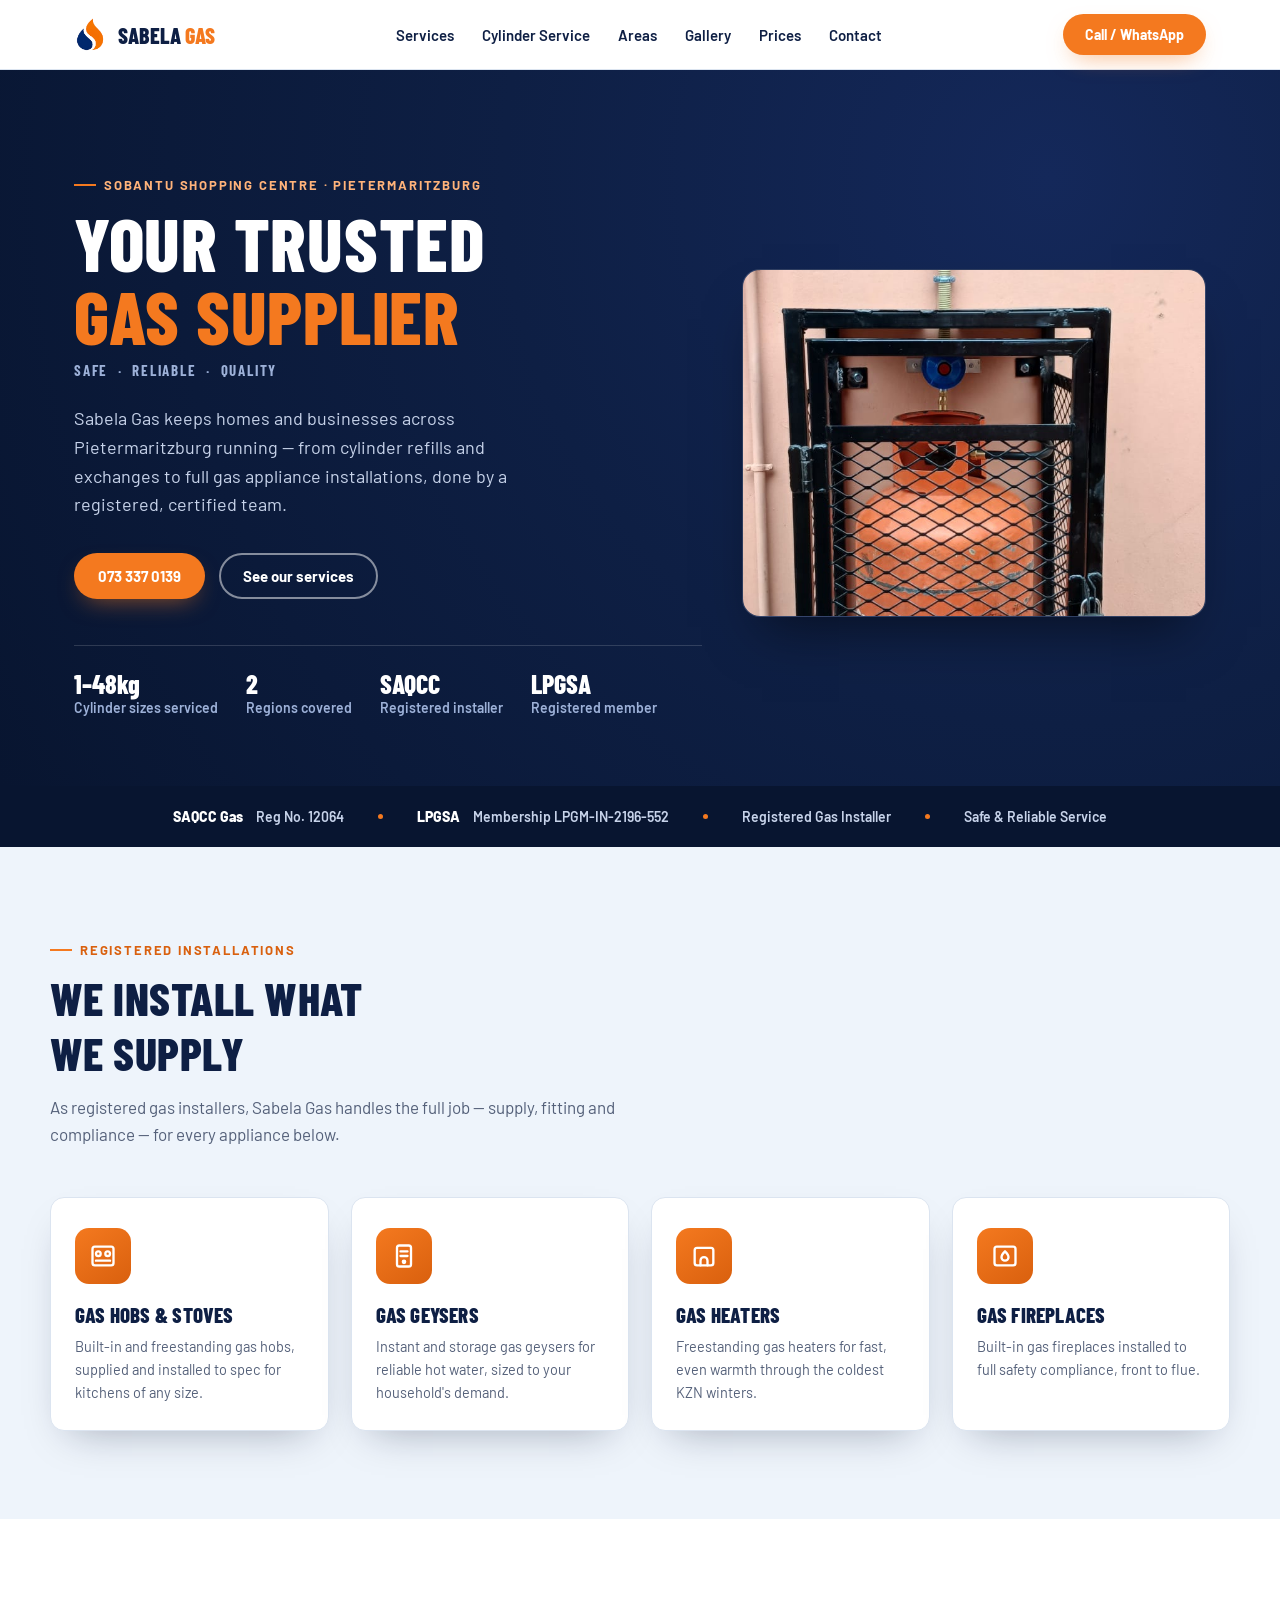
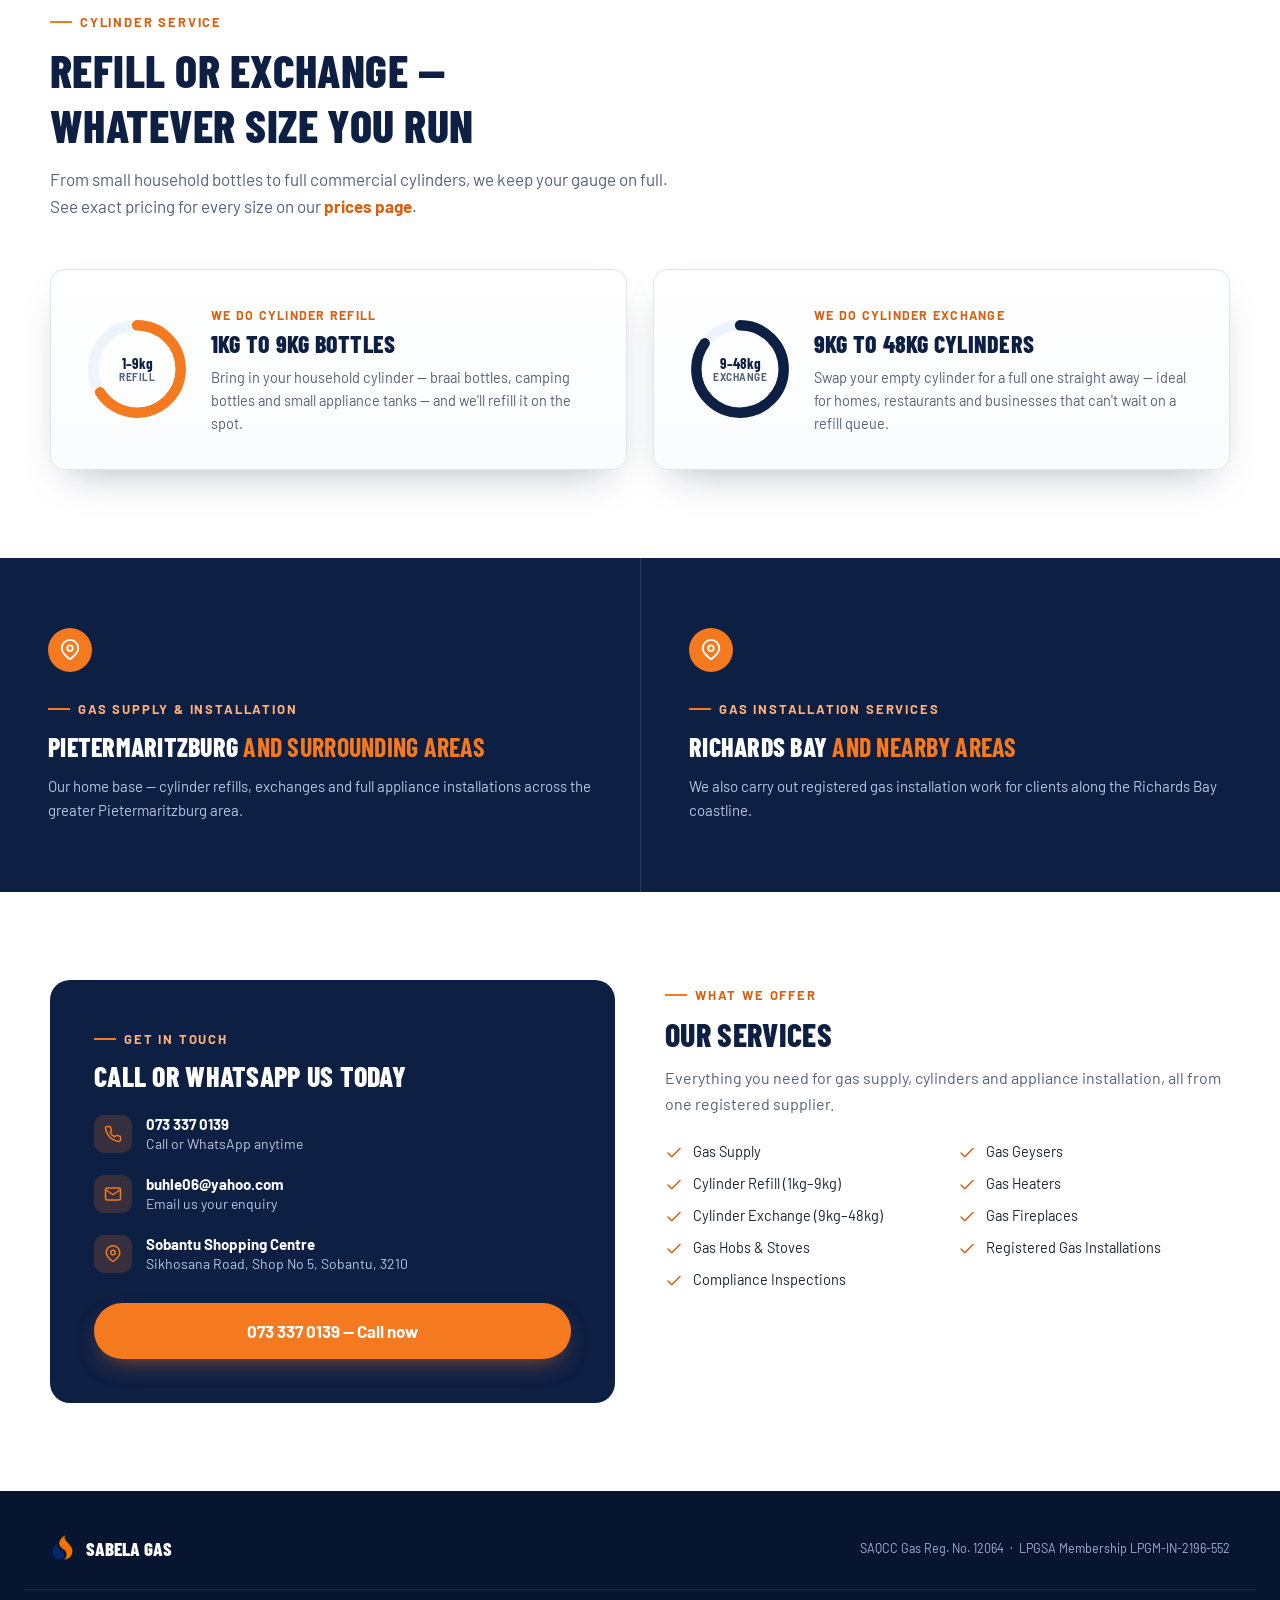
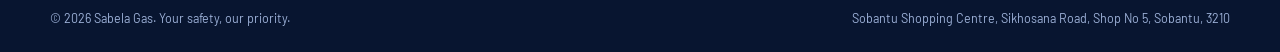
==== commit e3bff4fa: "Merge branch 'main' of https://github.com/Sphumedacoolest/Gas-Website" ====
--- a/index.html
+++ b/index.html
@@ -17,18 +17,23 @@
   <div class="nav-inner">
     <a href="index.html" class="brand">
       <!-- LOGO: replace images/logo.png with your own logo file -->
-      <span class="flame-mark"><img src="images/logo.png" alt="Sabela Gas logo"></span>
+      <span class="flame-mark"><img src="pictures/logo.png" alt="Sabela Gas logo"></span>
       <span class="brand-text">SABELA <span>GAS</span></span>
     </a>
-    <div class="nav-links">
+    <div class="nav-links" id="navLinks">
       <a href="index.html#services">Services</a>
       <a href="index.html#cylinders">Cylinder Service</a>
       <a href="index.html#coverage">Areas</a>
       <a href="gallery.html">Gallery</a>
       <a href="prices.html">Prices</a>
       <a href="index.html#contact">Contact</a>
-    </div>
-    <a href="tel:0733370139" class="btn btn-primary call-btn" data-phone="073 337 0139">Call / WhatsApp</a>
+      <a href="tel:0733370139" class="btn btn-primary call-btn nav-call-mobile" data-phone="073 337 0139">073 337 0139</a>
+    </div>
+    <a href="tel:0733370139" class="btn btn-primary call-btn nav-call-desktop" data-phone="073 337 0139">Call / WhatsApp</a>
+    <button class="burger" id="navToggle" aria-label="Open menu" aria-expanded="false">
+      <svg class="icon-menu" viewBox="0 0 24 24" fill="none" stroke="currentColor" stroke-width="2" stroke-linecap="round" stroke-linejoin="round"><line x1="3" y1="6" x2="21" y2="6"/><line x1="3" y1="12" x2="21" y2="12"/><line x1="3" y1="18" x2="21" y2="18"/></svg>
+      <svg class="icon-close" viewBox="0 0 24 24" fill="none" stroke="currentColor" stroke-width="2" stroke-linecap="round" stroke-linejoin="round"><line x1="18" y1="6" x2="6" y2="18"/><line x1="6" y1="6" x2="18" y2="18"/></svg>
+    </button>
   </div>
 </nav>
 
@@ -52,13 +57,8 @@
       </div>
     </div>
     <div class="cylinder-wrap">
-      <!-- HERO IMAGE — replace this whole placeholder with:
-           <img src="images/hero-cylinders.jpg" alt="Our range of gas cylinders">
-           A landscape (4:3 or wider) photo showing your different cylinder types works best. -->
+           <img src="pictures/gas in cage 2.jpg" alt="Our range of gas cylinders">
       <div class="cylinder-placeholder">
-        <svg viewBox="0 0 24 24" fill="none" stroke-width="1.6" stroke-linecap="round" stroke-linejoin="round"><rect x="3" y="5" width="18" height="14" rx="2"/><circle cx="8.5" cy="10" r="1.5"/><path d="M21 15l-5-5-4 4-3-3-6 6"/></svg>
-        <b>Add your cylinder photo</b>
-        <span>images/hero-cylinders.jpg</span>
       </div>
     </div>
   </div>
@@ -221,8 +221,7 @@
 <footer>
   <div class="footer-inner">
     <div class="footer-brand">
-      <!-- LOGO: replace images/logo.png with your own logo file -->
-      <span class="flame-mark"><img src="images/logo.png" alt="Sabela Gas logo"></span>
+      <span class="flame-mark"><img src="pictures/logo.png" alt="Sabela Gas logo"></span>
       <span>SABELA GAS</span>
     </div>
     <div class="footer-fine">SAQCC Gas Reg. No. 12064 &nbsp;·&nbsp; LPGSA Membership LPGM-IN-2196-552</div>
--- a/styles.css
+++ b/styles.css
@@ -105,7 +105,22 @@
   .btn-ghost-light{border-color:rgba(255,255,255,0.5);color:var(--white);}
   .btn-ghost-light:hover{background:rgba(255,255,255,0.12);}
   .nav .btn{padding:10px 20px;font-size:14px;}
-  .burger{display:none;}
+
+  /* Mobile menu button */
+  .burger{
+    display:none;position:relative;flex:none;
+    width:42px;height:42px;border-radius:10px;
+    border:1px solid var(--line);background:var(--white);
+    align-items:center;justify-content:center;cursor:pointer;
+  }
+  .burger svg{
+    position:absolute;width:20px;height:20px;stroke:var(--navy);
+    transition:opacity .15s ease, transform .15s ease;
+  }
+  .burger .icon-close{opacity:0;transform:rotate(-90deg);}
+  .burger.open .icon-menu{opacity:0;transform:rotate(90deg);}
+  .burger.open .icon-close{opacity:1;transform:rotate(0deg);}
+  .nav-call-mobile{display:none;}
 
   /* ---------- Hero ---------- */
   .hero{
@@ -316,11 +331,59 @@
     .contact-grid{grid-template-columns:1fr;}
     .checklist{grid-template-columns:1fr;}
   }
+
+  /* Mobile nav menu (hamburger) */
+  @media (max-width:860px){
+    .burger{display:flex;}
+    .nav-call-desktop{display:none;}
+    .nav-links{
+      position:absolute;top:100%;left:0;right:0;
+      flex-direction:column;align-items:stretch;gap:0;
+      background:var(--white);
+      max-height:0;overflow:hidden;
+      border-bottom:1px solid var(--line);
+      box-shadow:0 24px 34px -22px rgba(8,21,48,0.2);
+      transition:max-height .3s ease;
+    }
+    .nav-links.open{max-height:520px;}
+    .nav-links a{
+      padding:16px 24px;border-top:1px solid var(--line);
+      font-size:16px;width:100%;
+    }
+    .nav-links a::after{display:none;}
+    .nav-call-mobile{
+      display:flex;width:calc(100% - 48px);margin:16px 24px 22px;
+      justify-content:center;
+    }
+  }
+
   @media (max-width:680px){
-    .nav-links{display:none;}
-    section{padding:64px 18px;}
+    section{padding:56px 18px;}
     .service-grid{grid-template-columns:1fr 1fr;}
     .gallery-grid{grid-template-columns:1fr 1fr;}
+    .coverage-panel{padding:44px 24px;}
+    .hero-inner{padding-top:108px;padding-bottom:50px;}
+    .gauge-card{flex-direction:column;text-align:center;padding:26px;}
+    .gauge-copy{width:100%;}
+    .contact-card{padding:30px;}
+    .quote-band{padding:32px 24px;}
+    .page-header{padding:120px 20px 44px;}
+    .price-row{padding:16px 18px;}
+  }
+
+  @media (max-width:480px){
+    .nav-inner{padding:12px 16px;}
+    .brand-text{font-size:19px;}
+    .hero-ctas .btn{width:100%;justify-content:center;}
+    .hero-strip{gap:20px;}
+    .hero-strip strong{font-size:22px;}
+    .certs-inner{gap:12px 20px;justify-content:flex-start;}
+    .price-row{padding:14px 14px;gap:8px;}
+    .price-size{gap:10px;}
+    .price-thumb{width:38px;height:38px;}
+    .price-size b{font-size:15.5px;}
+    .price-amount{font-size:20px;}
+    .checklist{gap:10px;}
   }
 
   /* ---------- Sub-page header (Gallery / Prices) ---------- */
@@ -346,15 +409,14 @@
   .price-row:last-child{border-bottom:none;}
   .price-row:nth-child(even){background:var(--ice);}
   .price-size{display:flex;align-items:center;gap:16px;}
-  .price-icon{
-    width:40px;height:52px;flex:none;border-radius:6px 6px 10px 10px;
-    background:linear-gradient(160deg,var(--navy),#13285a);
-    position:relative;
-  }
-  .price-icon::before{
-    content:"";position:absolute;top:-6px;left:50%;transform:translateX(-50%);
-    width:16px;height:9px;background:var(--navy-deep);border-radius:3px 3px 0 0;
-  }
+  .price-thumb{
+    width:48px;height:48px;flex:none;border-radius:8px;overflow:hidden;position:relative;
+    background:linear-gradient(135deg,#1a2c58,#0e1f44 70%);
+    border:1px dashed rgba(244,121,31,0.5);
+    display:flex;align-items:center;justify-content:center;
+  }
+  .price-thumb svg{width:18px;height:18px;stroke:var(--orange);}
+  .price-thumb img{position:absolute;inset:0;width:100%;height:100%;object-fit:cover;}
   .price-size b{display:block;font-family:'Barlow Condensed';font-size:19px;color:var(--navy);letter-spacing:0.01em;}
   .price-size span{font-size:12.5px;color:var(--ink-soft);font-weight:600;text-transform:uppercase;letter-spacing:0.04em;}
   .price-amount{font-family:'Barlow Condensed';font-weight:800;font-size:26px;color:var(--orange-deep);white-space:nowrap;}
@@ -382,5 +444,6 @@
     .price-photos{position:static;flex-direction:row;overflow-x:auto;}
     .price-photo-slot{flex:none;width:220px;}
     .quote-band{flex-direction:column;text-align:center;}
+    .quote-band .btn{width:100%;justify-content:center;}
   }
 </style>
